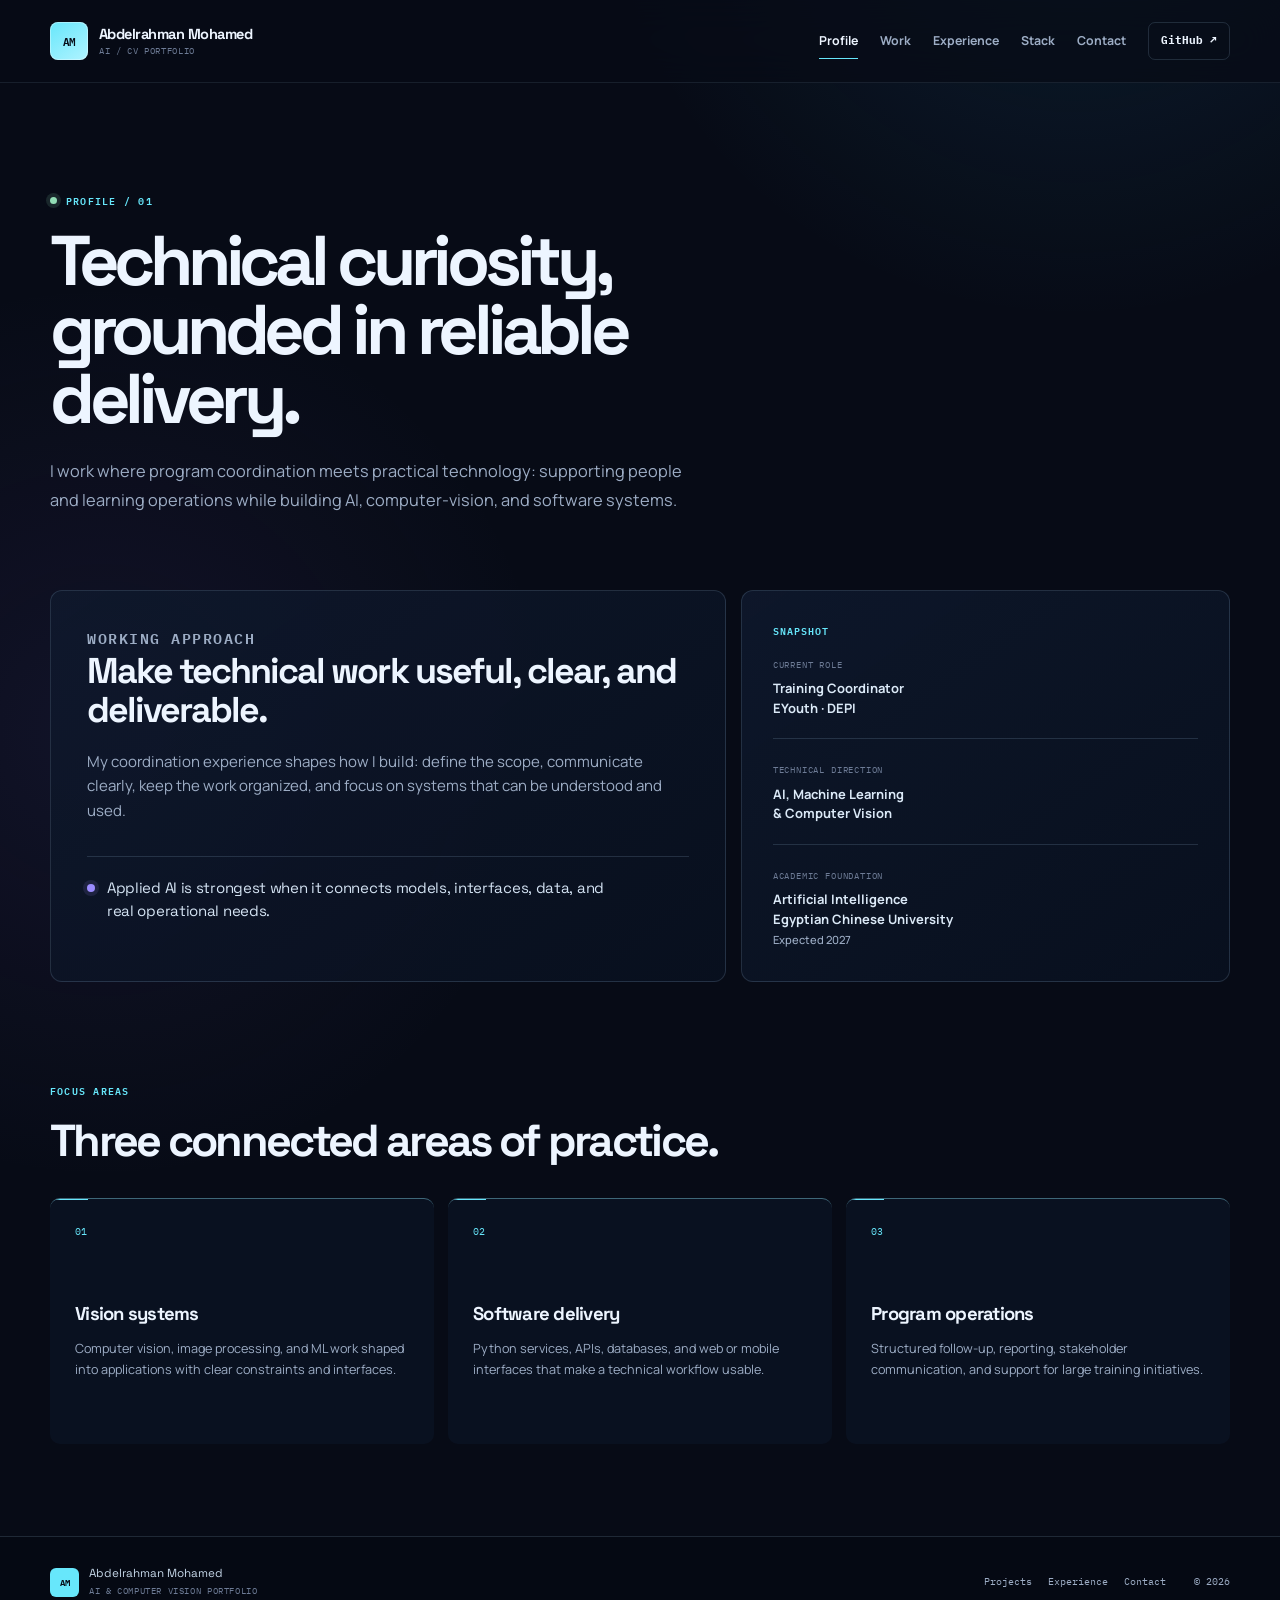
==== about.html @ dc0237c1 "Build multi-page AI computer vision portfolio" ====
<!doctype html>
<html lang="en">
<head>
  <meta charset="UTF-8" />
  <meta name="viewport" content="width=device-width, initial-scale=1" />
  <meta name="theme-color" content="#070b16" />
  <title>Profile | Abdelrahman Mohamed</title>
  <meta name="description" content="Profile, working style, and AI/Computer Vision focus of Abdelrahman Mohamed." />
  <link rel="canonical" href="https://abdelrahman-mohamed-ai.github.io/Portfolio-Abdelrahman-Mohamed-Saber/about.html" />
  <link rel="preconnect" href="https://fonts.googleapis.com" /><link rel="preconnect" href="https://fonts.gstatic.com" crossorigin />
  <link href="https://fonts.googleapis.com/css2?family=IBM+Plex+Mono:wght@400;500;600&family=Manrope:wght@400;500;600;700;800&family=Space+Grotesk:wght@400;500;600;700&display=swap" rel="stylesheet" />
  <link rel="stylesheet" href="styles.css" />
</head>
<body class="page page-profile">
  <a class="skip-link" href="#main-content">Skip to content</a>
  <header class="site-header"><nav class="nav container" aria-label="Primary navigation">
    <a class="brand" href="index.html" data-page-link aria-label="Abdelrahman Mohamed home"><span class="brand-sigil" aria-hidden="true">AM</span><span class="brand-copy"><strong>Abdelrahman Mohamed</strong><small>AI / CV portfolio</small></span></a>
    <button class="nav-toggle" id="nav-toggle" type="button" aria-label="Open navigation" aria-expanded="false" aria-controls="nav-links">Menu</button>
    <div class="nav-links" id="nav-links"><a href="about.html" data-page-link aria-current="page">Profile</a><a href="projects.html" data-page-link>Work</a><a href="experience.html" data-page-link>Experience</a><a href="skills.html" data-page-link>Stack</a><a href="contact.html" data-page-link>Contact</a><a class="nav-github" href="https://github.com/abdelrahman-mohamed-ai" target="_blank" rel="noreferrer">GitHub <span aria-hidden="true">&#8599;</span></a></div>
  </nav></header>
  <main id="main-content" class="page-content container">
    <section class="page-intro" data-reveal><p class="eyebrow"><span class="eyebrow-pulse" aria-hidden="true"></span> Profile / 01</p><h1>Technical curiosity, grounded in reliable delivery.</h1><p class="page-lede">I work where program coordination meets practical technology: supporting people and learning operations while building AI, computer-vision, and software systems.</p></section>
    <section class="profile-layout" aria-label="Profile overview">
      <article class="profile-statement panel" data-reveal><p class="panel-label">Working approach</p><h2>Make technical work useful, clear, and deliverable.</h2><p>My coordination experience shapes how I build: define the scope, communicate clearly, keep the work organized, and focus on systems that can be understood and used.</p><div class="quote-line"><span aria-hidden="true"></span><p>Applied AI is strongest when it connects models, interfaces, data, and real operational needs.</p></div></article>
      <aside class="profile-snapshot panel" data-reveal><p class="panel-label">Snapshot</p><dl class="snapshot-list"><div><dt>Current role</dt><dd>Training Coordinator<br>EYouth &middot; DEPI</dd></div><div><dt>Technical direction</dt><dd>AI, Machine Learning<br>&amp; Computer Vision</dd></div><div><dt>Academic foundation</dt><dd>Artificial Intelligence<br>Egyptian Chinese University<br><small>Expected 2027</small></dd></div></dl></aside>
    </section>
    <section class="section-block"><div class="section-heading" data-reveal><p class="eyebrow">Focus areas</p><h2>Three connected areas of practice.</h2></div><div class="focus-grid">
      <article class="focus-card" data-reveal><span>01</span><h3>Vision systems</h3><p>Computer vision, image processing, and ML work shaped into applications with clear constraints and interfaces.</p></article>
      <article class="focus-card" data-reveal><span>02</span><h3>Software delivery</h3><p>Python services, APIs, databases, and web or mobile interfaces that make a technical workflow usable.</p></article>
      <article class="focus-card" data-reveal><span>03</span><h3>Program operations</h3><p>Structured follow-up, reporting, stakeholder communication, and support for large training initiatives.</p></article>
    </div></section>
  </main>
  <footer class="site-footer"><div class="container footer-layout"><div><span class="footer-mark">AM</span><p>Abdelrahman Mohamed<br><small>AI &amp; Computer Vision Portfolio</small></p></div><div class="footer-links"><a href="projects.html" data-page-link>Projects</a><a href="experience.html" data-page-link>Experience</a><a href="contact.html" data-page-link>Contact</a></div><p class="footer-copy">&copy; <span id="year"></span></p></div></footer>
  <script src="script.js"></script>
</body>
</html>
---- styles.css ----
:root {
  --bg: #070b16;
  --bg-deep: #050812;
  --surface: #0d1425;
  --surface-raised: #111c31;
  --surface-soft: #0a1120;
  --line: rgba(170, 203, 235, 0.16);
  --line-strong: rgba(137, 221, 244, 0.42);
  --text: #edf5ff;
  --muted: #9dadc5;
  --quiet: #6d7b95;
  --cyan: #67e7fb;
  --cyan-strong: #21b6d1;
  --violet: #9b8cff;
  --mint: #91ddb5;
  --amber: #ffc977;
  --danger: #ef8794;
  --display: "Space Grotesk", "Manrope", sans-serif;
  --body: "Manrope", sans-serif;
  --mono: "IBM Plex Mono", monospace;
  --shadow: 0 26px 70px rgba(0, 0, 0, 0.34);
}

* { box-sizing: border-box; }
html { scroll-behavior: smooth; background: var(--bg-deep); }
body {
  min-width: 320px;
  margin: 0;
  color: var(--text);
  background:
    radial-gradient(circle at 84% -10%, rgba(37, 139, 188, 0.16), transparent 30rem),
    radial-gradient(circle at 8% 45%, rgba(107, 83, 189, 0.11), transparent 28rem),
    var(--bg);
  font-family: var(--body);
  line-height: 1.65;
  overflow-x: hidden;
}
body::before {
  position: fixed;
  z-index: -1;
  inset: 0;
  content: "";
  opacity: 0.34;
  background-image: linear-gradient(rgba(139, 216, 246, 0.035) 1px, transparent 1px), linear-gradient(90deg, rgba(139, 216, 246, 0.035) 1px, transparent 1px);
  background-size: 64px 64px;
  mask-image: linear-gradient(180deg, #000 0%, rgba(0,0,0,.45) 72%, transparent 100%);
  pointer-events: none;
}
body::after {
  position: fixed;
  z-index: 120;
  inset: 0;
  content: "";
  pointer-events: none;
  transform: translateX(-105%);
  background: linear-gradient(100deg, #07101e 0%, #0d3246 54%, #7ae8f6 100%);
}
body.page-ready::after { animation: arrival-wipe 560ms cubic-bezier(.16,1,.3,1) both; }
body.is-leaving::after { animation: fallback-wipe 480ms cubic-bezier(.7,0,.2,1) forwards; }
body.is-leaving .site-header, body.is-leaving main, body.is-leaving .site-footer { animation: fallback-content-out 330ms ease-in both; }

a { color: inherit; }
img { display: block; max-width: 100%; }
button { font: inherit; }
.container { width: min(1180px, calc(100% - 48px)); margin-inline: auto; }
.page-content { min-height: calc(100vh - 234px); padding-block: 102px 92px; }

.skip-link { position: fixed; z-index: 200; top: 12px; left: 12px; padding: 10px 14px; color: var(--bg); background: var(--cyan); border-radius: 7px; transform: translateY(-180%); transition: transform .2s ease; }
.skip-link:focus { transform: translateY(0); }

.site-header { position: sticky; z-index: 30; top: 0; border-bottom: 1px solid rgba(174, 211, 246, .1); background: rgba(7, 11, 22, .74); backdrop-filter: blur(18px); }
.nav { display: flex; align-items: center; justify-content: space-between; min-height: 82px; gap: 26px; }
.brand { display: inline-flex; align-items: center; gap: 11px; color: var(--text); text-decoration: none; white-space: nowrap; }
.brand-sigil { display: grid; width: 38px; height: 38px; place-items: center; color: var(--bg); background: linear-gradient(145deg, var(--cyan), #b0f3ff); border-radius: 8px; font-family: var(--mono); font-size: .71rem; font-weight: 600; letter-spacing: -.08em; box-shadow: 0 0 0 1px rgba(255,255,255,.36) inset; }
.brand-copy { display: grid; gap: 1px; line-height: 1.2; }
.brand-copy strong { font-family: var(--display); font-size: .91rem; letter-spacing: -.035em; }
.brand-copy small { color: var(--quiet); font-family: var(--mono); font-size: .58rem; letter-spacing: .07em; text-transform: uppercase; }
.nav-links { display: flex; align-items: center; gap: 22px; }
.nav-links > a { position: relative; color: var(--muted); font-size: .77rem; font-weight: 700; text-decoration: none; transition: color .2s ease; }
.nav-links > a:not(.nav-github)::after { position: absolute; right: 0; bottom: -8px; left: 0; height: 1px; content: ""; background: var(--cyan); transform: scaleX(0); transform-origin: left; transition: transform .2s ease; }
.nav-links > a:hover, .nav-links > a:focus-visible, .nav-links > a[aria-current="page"] { color: var(--text); }
.nav-links > a:hover::after, .nav-links > a:focus-visible::after, .nav-links > a[aria-current="page"]::after { transform: scaleX(1); }
.nav-github { padding: 9px 12px; color: var(--text) !important; border: 1px solid var(--line); border-radius: 7px; font-family: var(--mono); font-size: .67rem !important; }
.nav-github:hover, .nav-github:focus-visible { border-color: var(--cyan); color: var(--cyan) !important; }
.nav-toggle { display: none; color: var(--text); border: 1px solid var(--line); border-radius: 7px; background: transparent; padding: 8px 11px; font-size: .75rem; cursor: pointer; }

.vision-hero { display: grid; grid-template-columns: minmax(0, 1.06fr) minmax(350px, .76fr); align-items: center; gap: clamp(44px, 8vw, 118px); min-height: 742px; padding-block: 98px 82px; }
.hero-copy { max-width: 710px; }
.eyebrow { display: inline-flex; align-items: center; gap: 9px; margin: 0 0 18px; color: var(--cyan); font-family: var(--mono); font-size: .65rem; font-weight: 600; letter-spacing: .12em; text-transform: uppercase; }
.eyebrow-pulse { width: 7px; height: 7px; border-radius: 50%; background: var(--mint); box-shadow: 0 0 0 4px rgba(145,221,181,.13); animation: indicator-pulse 2.1s ease-out infinite; }
.hero-title { display: grid; max-width: 780px; margin: 0 0 26px; color: var(--text); font-family: var(--display); font-size: clamp(3.1rem, 5.6vw, 5.65rem); font-weight: 600; line-height: .99; letter-spacing: -.075em; }
.hero-title span:last-child { color: #bdd1e7; }
.hero-lede, .page-lede, .case-lede { max-width: 650px; margin: 0; color: var(--muted); font-size: 1.02rem; line-height: 1.76; }
.hero-actions { display: flex; flex-wrap: wrap; gap: 11px; margin-top: 32px; }
.button { display: inline-flex; align-items: center; justify-content: center; gap: 9px; min-height: 47px; padding: 11px 15px; border: 1px solid transparent; border-radius: 8px; font-size: .8rem; font-weight: 800; text-decoration: none; transition: transform .25s ease, background .25s ease, border-color .25s ease, color .25s ease; }
.button:hover, .button:focus-visible { transform: translateY(-2px); }
.button-primary { color: #06111b; background: linear-gradient(135deg, var(--cyan), #abeffc); box-shadow: 0 10px 30px rgba(74, 220, 245, .14); }
.button-primary:hover, .button-primary:focus-visible { background: #c9f6ff; }
.button-ghost { color: var(--text); border-color: var(--line-strong); background: rgba(12, 21, 39, .42); }
.button-ghost:hover, .button-ghost:focus-visible { border-color: var(--cyan); color: var(--cyan); }
.hero-signal { display: grid; grid-template-columns: auto 1fr auto; align-items: center; gap: 11px; max-width: 440px; margin-top: 34px; padding: 12px 14px; border: 1px solid var(--line); border-radius: 9px; background: linear-gradient(100deg, rgba(103,231,251,.075), rgba(155,140,255,.045)); }
.signal-dot { width: 8px; height: 8px; border-radius: 50%; background: var(--mint); box-shadow: 0 0 0 4px rgba(145,221,181,.13); }
.hero-signal small { display: block; color: var(--quiet); font-family: var(--mono); font-size: .57rem; letter-spacing: .08em; text-transform: uppercase; }
.hero-signal strong { display: block; color: var(--text); font-family: var(--display); font-size: .84rem; letter-spacing: -.02em; }
.signal-arrow { color: var(--cyan); font-family: var(--mono); }
.hero-facts { display: grid; grid-template-columns: repeat(3, minmax(0, 1fr)); gap: 17px; margin: 38px 0 0; padding: 18px 0 0; border-top: 1px solid var(--line); }
.hero-facts dt { margin-bottom: 5px; color: var(--quiet); font-family: var(--mono); font-size: .57rem; letter-spacing: .09em; text-transform: uppercase; }
.hero-facts dd { margin: 0; color: #dbe8f8; font-size: .73rem; font-weight: 700; line-height: 1.45; }

.vision-shell { position: relative; width: min(100%, 405px); margin: 0; justify-self: end; overflow: hidden; border: 1px solid rgba(130,225,246,.34); border-radius: 18px; background: #0c1728; box-shadow: var(--shadow), 0 0 0 7px rgba(93,206,234,.035); transform: perspective(900px) rotateY(calc(var(--pointer-x, 0) * 2deg)) rotateX(calc(var(--pointer-y, 0) * -2deg)); transition: transform .18s ease-out; }
.vision-shell::before { position: absolute; z-index: 2; top: 46px; right: 0; left: 0; height: 1px; content: ""; background: rgba(130,225,246,.22); }
.vision-topbar, .vision-shell figcaption { position: relative; z-index: 3; display: flex; align-items: center; justify-content: space-between; padding: 13px 15px; color: #a9c5dc; font-family: var(--mono); font-size: .58rem; letter-spacing: .07em; }
.vision-topbar { background: rgba(8,16,30,.88); }
.live-indicator { color: var(--mint); }
.vision-image { position: relative; overflow: hidden; aspect-ratio: .83; background: #152238; }
.vision-image > img { width: 100%; height: 100%; object-fit: cover; object-position: 54% 23%; transform: scale(1.035) translate(calc(var(--pointer-x, 0) * -5px), calc(var(--pointer-y, 0) * -5px)); transition: transform .28s ease-out; filter: saturate(.86) contrast(1.03); }
.vision-image::after { position: absolute; z-index: 1; inset: 0; content: ""; background: linear-gradient(180deg, rgba(5,12,24,.08) 0%, rgba(5,12,24,.03) 55%, rgba(5,12,24,.48) 100%); pointer-events: none; }
.vision-grid { position: absolute; z-index: 2; inset: 0; opacity: .42; background-image: linear-gradient(rgba(109,231,251,.14) 1px, transparent 1px), linear-gradient(90deg, rgba(109,231,251,.14) 1px, transparent 1px); background-size: 46px 46px; mask-image: linear-gradient(180deg, #000, transparent 78%); }
.vision-corner { position: absolute; z-index: 3; width: 35px; height: 35px; border-color: var(--cyan); border-style: solid; opacity: .88; }
.corner-tl { top: 18px; left: 18px; border-width: 1px 0 0 1px; }.corner-tr { top: 18px; right: 18px; border-width: 1px 1px 0 0; }.corner-bl { bottom: 18px; left: 18px; border-width: 0 0 1px 1px; }.corner-br { right: 18px; bottom: 18px; border-width: 0 1px 1px 0; }
.focus-box { position: absolute; z-index: 3; top: 20%; right: 18%; width: 44%; height: 33%; border: 1px solid rgba(103,231,251,.82); box-shadow: 0 0 0 1px rgba(103,231,251,.13), 0 0 24px rgba(103,231,251,.12); animation: focus-box 4.5s ease-in-out infinite; }
.focus-label { position: absolute; z-index: 3; top: calc(20% - 20px); right: 18%; padding: 4px 6px; color: #07111c; background: var(--cyan); font-family: var(--mono); font-size: .5rem; font-weight: 600; letter-spacing: .06em; }
.scan-line { position: absolute; z-index: 4; top: -15%; right: 0; left: 0; height: 18%; opacity: .72; background: linear-gradient(180deg, transparent 0%, rgba(103,231,251,.1) 48%, rgba(103,231,251,.78) 50%, rgba(103,231,251,.08) 53%, transparent 100%); animation: camera-scan 4.3s linear infinite; }
.vision-node { position: absolute; z-index: 4; width: 7px; height: 7px; border-radius: 50%; background: var(--violet); box-shadow: 0 0 0 4px rgba(155,140,255,.14), 0 0 16px rgba(155,140,255,.84); animation: node-blink 2.4s ease-in-out infinite; }.node-one { top: 26%; left: 22%; }.node-two { top: 65%; right: 23%; animation-delay: .7s; }.node-three { bottom: 21%; left: 32%; animation-delay: 1.25s; }
.vision-shell figcaption { background: #091221; }
.vision-shell figcaption span:first-child { color: var(--quiet); }.vision-shell figcaption span:last-child { color: #d6e6f5; font-family: var(--body); font-size: .68rem; font-weight: 700; letter-spacing: 0; }

.route-section { padding: 80px 0 118px; }
.section-heading { max-width: 710px; margin-bottom: 34px; }
.section-heading h2 { margin: 0; font-family: var(--display); font-size: clamp(2rem, 3.5vw, 3.5rem); line-height: 1.05; letter-spacing: -.06em; }
.route-grid { display: grid; grid-template-columns: 1.26fr 1fr 1fr; gap: 14px; }
.route-card { position: relative; display: grid; min-height: 292px; padding: 24px; overflow: hidden; color: var(--text); border: 1px solid var(--line); border-radius: 13px; background: linear-gradient(145deg, rgba(16,29,51,.91), rgba(9,16,31,.94)); text-decoration: none; transition: transform .28s ease, border-color .28s ease, background .28s ease; }
.route-card::after { position: absolute; right: -30%; bottom: -40%; width: 190px; height: 190px; content: ""; border: 1px solid rgba(112,220,243,.18); border-radius: 50%; transition: transform .5s ease; }
.route-card:hover, .route-card:focus-visible { border-color: rgba(103,231,251,.58); transform: translateY(-5px); background: linear-gradient(145deg, rgba(18,44,70,.96), rgba(10,18,35,.98)); }
.route-card:hover::after, .route-card:focus-visible::after { transform: scale(1.25); }
.route-card-feature { border-color: rgba(103,231,251,.38); background: linear-gradient(135deg, rgba(14,63,87,.76), rgba(11,20,39,.96) 63%); }
.route-index, .route-kicker { position: relative; z-index: 1; font-family: var(--mono); letter-spacing: .09em; text-transform: uppercase; }.route-index { color: var(--cyan); font-size: .63rem; }.route-kicker { margin: 0 0 12px; color: var(--cyan); font-size: .59rem; }
.route-card > div { position: relative; z-index: 1; align-self: end; }.route-card h3 { max-width: 300px; margin: 0 0 12px; font-family: var(--display); font-size: 1.4rem; line-height: 1.16; letter-spacing: -.05em; }.route-card p:not(.route-kicker) { max-width: 340px; margin: 0; color: var(--muted); font-size: .79rem; }.route-arrow { position: absolute; z-index: 1; right: 24px; bottom: 22px; color: var(--cyan); font-family: var(--mono); font-size: 1.1rem; transition: transform .22s ease; }.route-card:hover .route-arrow { transform: translateX(6px); }

.page-intro { max-width: 820px; margin-bottom: 76px; }.page-intro h1, .case-hero h1 { max-width: 820px; margin: 0 0 23px; font-family: var(--display); font-size: clamp(3rem, 5.5vw, 5.35rem); line-height: .98; letter-spacing: -.075em; }.page-intro-split { display: grid; grid-template-columns: minmax(0, 1.15fr) minmax(260px, .63fr); align-items: end; gap: 45px; max-width: none; }.page-intro-split .page-lede { margin-bottom: 5px; }
.panel { border: 1px solid var(--line); border-radius: 12px; background: linear-gradient(145deg, rgba(15,25,45,.86), rgba(9,16,31,.9)); }.panel-label { margin: 0 0 19px; color: var(--cyan); font-family: var(--mono); font-size: .61rem; font-weight: 600; letter-spacing: .1em; text-transform: uppercase; }
.profile-layout { display: grid; grid-template-columns: 1.16fr .84fr; gap: 15px; }.profile-statement { padding: 36px; }.profile-statement h2 { max-width: 600px; margin: 0 0 20px; font-family: var(--display); font-size: clamp(1.75rem, 2.8vw, 2.7rem); line-height: 1.08; letter-spacing: -.055em; }.profile-statement > p { max-width: 650px; margin: 0; color: var(--muted); font-size: .94rem; }.quote-line { display: flex; align-items: flex-start; gap: 12px; margin-top: 32px; padding-top: 20px; border-top: 1px solid var(--line); }.quote-line span { flex: 0 0 auto; width: 8px; height: 8px; margin-top: 7px; border-radius: 50%; background: var(--violet); box-shadow: 0 0 0 4px rgba(155,140,255,.12); }.quote-line p { max-width: 500px; margin: 0; color: #d4e3f3; font-family: var(--display); font-size: .94rem; line-height: 1.5; letter-spacing: -.02em; }.profile-snapshot { padding: 31px; }.snapshot-list { display: grid; gap: 24px; margin: 0; }.snapshot-list div { padding-bottom: 20px; border-bottom: 1px solid var(--line); }.snapshot-list div:last-child { padding-bottom: 0; border-bottom: 0; }.snapshot-list dt { margin-bottom: 6px; color: var(--quiet); font-family: var(--mono); font-size: .57rem; letter-spacing: .09em; text-transform: uppercase; }.snapshot-list dd { margin: 0; color: #dbe9f7; font-size: .81rem; font-weight: 700; line-height: 1.54; }.snapshot-list small { color: var(--muted); font-size: .7rem; font-weight: 500; }
.section-block { margin-top: 94px; }.focus-grid { display: grid; grid-template-columns: repeat(3, minmax(0, 1fr)); gap: 14px; }.focus-card { position: relative; min-height: 246px; padding: 25px; overflow: hidden; border-top: 1px solid var(--line-strong); border-radius: 10px; background: rgba(12,21,39,.62); }.focus-card::before { position: absolute; top: 0; left: 0; width: 38px; height: 1px; content: ""; background: var(--cyan); }.focus-card > span { display: block; margin-bottom: 58px; color: var(--cyan); font-family: var(--mono); font-size: .62rem; }.focus-card h3 { margin: 0 0 10px; font-family: var(--display); font-size: 1.16rem; letter-spacing: -.04em; }.focus-card p { margin: 0; color: var(--muted); font-size: .79rem; }

.experience-timeline { border-top: 1px solid var(--line); }.experience-record { position: relative; display: grid; grid-template-columns: 195px minmax(0,1fr) auto; gap: 36px; padding: 35px 0; border-bottom: 1px solid var(--line); }.experience-record::before { position: absolute; top: -1px; left: 0; width: 40px; height: 1px; content: ""; background: transparent; transition: background .25s ease, width .25s ease; }.experience-record:hover::before { width: 100px; background: var(--cyan); }.record-meta { display: grid; align-content: start; gap: 10px; }.record-number { color: var(--cyan); font-family: var(--mono); font-size: .62rem; }.record-period { color: var(--muted); font-family: var(--mono); font-size: .66rem; line-height: 1.5; }.record-company { margin: 0 0 8px; color: var(--cyan); font-family: var(--mono); font-size: .62rem; font-weight: 600; letter-spacing: .1em; text-transform: uppercase; }.record-main h2 { margin: 0 0 6px; font-family: var(--display); font-size: 1.42rem; letter-spacing: -.05em; }.record-main h3 { margin: 0 0 13px; color: #c8d8ea; font-size: .89rem; font-weight: 700; }.record-main > p { max-width: 730px; margin: 0; color: var(--muted); font-size: .85rem; }.record-tags { display: flex; flex-wrap: wrap; gap: 7px; margin: 19px 0 0; padding: 0; list-style: none; }.record-tags li { padding: 5px 7px; color: #bacce0; border: 1px solid var(--line); border-radius: 5px; font-size: .65rem; font-weight: 700; }.record-current { background: linear-gradient(90deg, rgba(50,176,201,.08), transparent 70%); }.record-status { align-self: start; padding: 5px 8px; color: var(--mint); border: 1px solid rgba(145,221,181,.42); border-radius: 999px; font-family: var(--mono); font-size: .56rem; letter-spacing: .06em; text-transform: uppercase; }

.stack-board { display: grid; gap: 14px; }.stack-module { display: grid; grid-template-columns: 180px minmax(230px,.7fr) minmax(0,1.15fr); gap: 35px; align-items: start; padding: 31px; border: 1px solid var(--line); border-radius: 12px; background: rgba(11,19,36,.7); transition: border-color .25s ease, transform .25s ease; }.stack-module:hover { border-color: var(--line-strong); transform: translateY(-3px); }.stack-module-primary { border-color: rgba(103,231,251,.35); background: linear-gradient(100deg, rgba(14,67,88,.32), rgba(11,19,36,.76)); }.module-header { display: grid; gap: 10px; }.module-index { color: var(--cyan); font-family: var(--mono); font-size: .62rem; }.module-header p { margin: 0; color: var(--muted); font-family: var(--mono); font-size: .6rem; letter-spacing: .07em; text-transform: uppercase; }.stack-module h2 { margin: 0; font-family: var(--display); font-size: 1.25rem; line-height: 1.2; letter-spacing: -.045em; }.chip-list { display: flex; flex-wrap: wrap; gap: 8px; margin: 0; padding: 0; list-style: none; }.chip-list li { padding: 7px 9px; color: #c9d9e8; border: 1px solid var(--line); border-radius: 6px; background: rgba(255,255,255,.025); font-size: .7rem; font-weight: 700; }.stack-note { display: grid; grid-template-columns: 180px 1fr; gap: 35px; margin-top: 14px; padding: 30px; }.stack-note .panel-label { margin: 0; }.stack-note p:last-child { max-width: 760px; margin: 0; color: var(--muted); font-family: var(--display); font-size: 1.03rem; line-height: 1.55; letter-spacing: -.02em; }

.contact-intro { margin-bottom: 54px; }.contact-grid { display: grid; grid-template-columns: repeat(2, minmax(0,1fr)); gap: 14px; }.contact-card { position: relative; display: grid; gap: 14px; min-height: 170px; padding: 25px; overflow: hidden; color: var(--text); border: 1px solid var(--line); border-radius: 12px; background: rgba(12,21,39,.68); text-decoration: none; transition: border-color .25s ease, background .25s ease, transform .25s ease; }.contact-card:hover, .contact-card:focus-visible { border-color: var(--cyan); background: rgba(18,47,67,.75); transform: translateY(-3px); }.contact-card-feature { grid-column: span 2; min-height: 197px; border-color: rgba(103,231,251,.4); background: linear-gradient(110deg, rgba(13,68,91,.62), rgba(11,20,39,.9)); }.contact-label { color: var(--cyan); font-family: var(--mono); font-size: .62rem; letter-spacing: .1em; text-transform: uppercase; }.contact-card strong { align-self: end; max-width: 95%; font-family: var(--display); font-size: clamp(1rem, 2.2vw, 1.55rem); letter-spacing: -.05em; overflow-wrap: anywhere; }.contact-arrow { position: absolute; right: 24px; bottom: 23px; color: var(--cyan); font-family: var(--mono); font-size: 1.05rem; transition: transform .2s ease; }.contact-card:hover .contact-arrow { transform: translate(4px,-4px); }.availability-strip { display: flex; align-items: center; gap: 11px; margin-top: 14px; padding: 17px 20px; border: 1px solid var(--line); border-radius: 9px; background: rgba(145,221,181,.04); }.availability-strip p { margin: 0; color: #c7d8e9; font-size: .78rem; }.availability-strip p span { color: var(--cyan); margin-inline: 8px; }

.project-library { display: grid; gap: 14px; }.project-library-grid { display: grid; grid-template-columns: repeat(2, minmax(0,1fr)); gap: 14px; }.project-entry { position: relative; display: grid; color: var(--text); overflow: hidden; border: 1px solid var(--line); border-radius: 13px; background: rgba(11,19,36,.77); text-decoration: none; transition: transform .3s ease, border-color .3s ease, box-shadow .3s ease; }.project-entry:hover, .project-entry:focus-visible { border-color: rgba(103,231,251,.6); box-shadow: 0 18px 50px rgba(0,0,0,.25); transform: translateY(-4px); }.project-entry-feature { grid-template-columns: .76fr 1.24fr; min-height: 370px; border-color: rgba(103,231,251,.37); background: linear-gradient(135deg, rgba(13,61,84,.34), rgba(11,19,36,.86)); }.project-entry-visual { position: relative; min-height: 230px; overflow: hidden; border-bottom: 1px solid var(--line); background: #0a1324; }.project-entry-feature .project-entry-visual { min-height: 100%; border-right: 1px solid var(--line); border-bottom: 0; }.project-entry-body { display: flex; flex-direction: column; padding: 28px; }.project-meta { display: flex; flex-wrap: wrap; align-items: center; justify-content: space-between; gap: 10px; margin-bottom: 42px; color: var(--muted); font-family: var(--mono); font-size: .6rem; letter-spacing: .07em; text-transform: uppercase; }.project-entry-body h2 { margin: 0 0 13px; font-family: var(--display); font-size: clamp(1.35rem, 2.4vw, 2.1rem); letter-spacing: -.055em; }.project-entry-body > p { max-width: 620px; margin: 0; color: var(--muted); font-size: .83rem; }.project-stack { display: flex; flex-wrap: wrap; gap: 7px; margin: auto 0 21px; padding: 27px 0 0; list-style: none; }.project-stack li { padding: 5px 7px; color: #c7d9eb; border: 1px solid var(--line); border-radius: 5px; font-size: .64rem; font-weight: 700; }.project-cta { color: var(--cyan); font-family: var(--mono); font-size: .68rem; font-weight: 600; letter-spacing: .04em; }.project-cta span { display: inline-block; transition: transform .2s ease; }.project-entry:hover .project-cta span { transform: translateX(5px); }
.status { display: inline-flex; padding: 5px 7px; border: 1px solid currentColor; border-radius: 999px; font-family: var(--mono); font-size: .54rem; letter-spacing: .02em; text-transform: none; }.status-progress { color: var(--amber); background: rgba(255,201,119,.06); }.status-public { color: var(--mint); background: rgba(145,221,181,.06); }
.visionguard-visual { display: grid; place-items: center; }.visual-grid { position: absolute; inset: 0; opacity: .48; background-image: linear-gradient(rgba(103,231,251,.12) 1px, transparent 1px), linear-gradient(90deg, rgba(103,231,251,.12) 1px, transparent 1px); background-size: 29px 29px; }.visionguard-visual > span:last-child { position: relative; z-index: 2; color: var(--cyan); font-family: var(--mono); font-size: .64rem; letter-spacing: .13em; }.visual-box { position: absolute; z-index: 1; border: 1px solid var(--cyan); box-shadow: 0 0 20px rgba(103,231,251,.12); }.visual-box-one { top: 24%; left: 18%; width: 48%; height: 48%; }.visual-box-two { right: 16%; bottom: 19%; width: 25%; height: 28%; border-color: var(--violet); }.visual-scan { position: absolute; z-index: 2; top: -25%; right: 0; left: 0; height: 34%; background: linear-gradient(180deg, transparent, rgba(103,231,251,.08) 46%, rgba(103,231,251,.58) 49%, transparent 53%); animation: camera-scan 4s linear infinite; }
.image-visual { background: radial-gradient(circle at 66% 30%, rgba(155,140,255,.25), transparent 31%), #0b1527; }.image-visual::before { position: absolute; inset: 18%; content: ""; border: 1px solid rgba(103,231,251,.4); transform: rotate(17deg); }.image-visual span, .image-visual i, .image-visual b { position: absolute; display: block; border-radius: 50%; filter: blur(1px); }.image-visual span { top: 28%; left: 28%; width: 74px; height: 74px; background: var(--cyan); box-shadow: 0 0 50px rgba(103,231,251,.55); }.image-visual i { right: 24%; bottom: 23%; width: 92px; height: 92px; background: var(--violet); box-shadow: 0 0 55px rgba(155,140,255,.45); }.image-visual b { top: 52%; left: 51%; width: 38px; height: 38px; background: var(--mint); }.image-visual em, .inventory-visual em { position: absolute; right: 17px; bottom: 15px; color: var(--text); font-family: var(--mono); font-size: .57rem; font-style: normal; letter-spacing: .1em; }.inventory-visual { background: linear-gradient(145deg, #0e172a, #0a1020); }.inventory-visual::before { position: absolute; inset: 0; content: ""; opacity: .5; background-image: radial-gradient(circle, rgba(103,231,251,.45) 1px, transparent 1.4px); background-size: 22px 22px; }.inventory-node { position: absolute; z-index: 1; width: 19px; height: 19px; border: 1px solid var(--cyan); border-radius: 50%; background: #0c1b31; box-shadow: 0 0 15px rgba(103,231,251,.34); }.node-a { top: 29%; left: 23%; }.node-b { top: 43%; right: 24%; }.node-c { bottom: 24%; left: 47%; }.inventory-visual i { position: absolute; z-index: 1; top: 39%; left: 29%; width: 44%; height: 1px; background: linear-gradient(90deg, var(--cyan), var(--violet)); transform: rotate(10deg); transform-origin: left; }.inventory-visual em { z-index: 2; }

.case-hero { margin-bottom: 90px; }.back-link { display: inline-flex; gap: 9px; margin-bottom: 37px; color: var(--muted); font-family: var(--mono); font-size: .66rem; text-decoration: none; }.back-link:hover, .back-link:focus-visible { color: var(--cyan); }.case-hero-layout { display: grid; grid-template-columns: minmax(0,1fr) 220px; align-items: end; gap: 45px; }.case-hero h1 { font-size: clamp(3.3rem, 6.2vw, 6.1rem); }.case-badges { display: flex; flex-wrap: wrap; gap: 9px; margin-top: 26px; }.case-state, .case-source { display: inline-flex; align-items: center; padding: 6px 8px; color: var(--muted); border: 1px solid var(--line); border-radius: 999px; font-family: var(--mono); font-size: .57rem; text-decoration: none; }.case-source { color: var(--cyan); border-color: rgba(103,231,251,.32); }.case-source:hover, .case-source:focus-visible { border-color: var(--cyan); }.case-id-card { padding: 21px; border: 1px solid var(--line-strong); border-radius: 10px; background: linear-gradient(145deg, rgba(103,231,251,.1), rgba(13,20,39,.72)); }.case-id-card span, .case-id-card small { display: block; color: var(--quiet); font-family: var(--mono); font-size: .57rem; letter-spacing: .08em; }.case-id-card strong { display: block; margin: 8px 0; color: var(--cyan); font-family: var(--display); font-size: 1.18rem; letter-spacing: -.05em; }.case-id-card small { line-height: 1.55; }
.architecture-section { margin-bottom: 79px; }.architecture-diagram { padding: 18px; overflow-x: auto; border: 1px solid var(--line); border-radius: 13px; background: linear-gradient(135deg, rgba(10,22,41,.88), rgba(12,17,33,.82)); }.architecture-diagram svg { display: block; min-width: 830px; width: 100%; }.architecture-wire { fill: none; stroke: url(#wire); stroke-width: 2; stroke-dasharray: 7 6; animation: wire-flow 3.6s linear infinite; }.architecture-arrow { fill: none; stroke: var(--cyan); stroke-width: 2; }.architecture-node rect { fill: rgba(12,27,47,.92); stroke: rgba(103,231,251,.45); stroke-width: 1; }.architecture-node text { fill: #e7f5ff; font-family: var(--mono); font-size: 13px; font-weight: 600; letter-spacing: .8px; }.architecture-node .architecture-sub { fill: #99afc4; font-size: 10px; font-weight: 400; letter-spacing: .2px; }
.case-content-grid { display: grid; grid-template-columns: 1.15fr 1fr 1fr; gap: 14px; }.case-panel { min-height: 247px; padding: 27px; border: 1px solid var(--line); border-radius: 11px; background: rgba(12,20,37,.72); }.case-panel p:not(.panel-label) { margin: 0; color: var(--muted); font-size: .83rem; }.case-panel-note { background: linear-gradient(145deg, rgba(73,64,128,.2), rgba(12,20,37,.75)); }.detail-list { display: grid; gap: 12px; margin: 0; padding: 0; list-style: none; }.detail-list li { position: relative; padding-left: 17px; color: #cfdeee; font-size: .8rem; }.detail-list li::before { position: absolute; top: .63em; left: 0; width: 6px; height: 6px; content: ""; border-radius: 50%; background: var(--cyan); box-shadow: 0 0 0 3px rgba(103,231,251,.1); }.case-nav { display: flex; justify-content: space-between; gap: 24px; margin-top: 70px; padding-top: 20px; border-top: 1px solid var(--line); }.case-nav a { color: var(--muted); font-family: var(--mono); font-size: .65rem; text-decoration: none; }.case-nav a:first-child { color: var(--cyan); }.case-nav a:hover, .case-nav a:focus-visible { color: var(--text); }
.method-section { display: grid; grid-template-columns: .94fr 1.06fr; align-items: center; gap: 68px; margin-bottom: 70px; }.method-section-reverse { grid-template-columns: 1.06fr .94fr; }.method-visual { position: relative; min-height: 330px; overflow: hidden; border: 1px solid var(--line); border-radius: 13px; background: #0b1527; }.method-label { position: absolute; z-index: 2; top: 18px; left: 18px; color: var(--cyan); font-family: var(--mono); font-size: .57rem; letter-spacing: .1em; }.method-copy h2 { max-width: 540px; margin: 0 0 19px; font-family: var(--display); font-size: clamp(1.9rem, 3.4vw, 3.1rem); line-height: 1.05; letter-spacing: -.06em; }.method-copy > p:not(.eyebrow) { margin: 0 0 21px; color: var(--muted); font-size: .9rem; }.method-copy .detail-list { max-width: 500px; padding-top: 21px; border-top: 1px solid var(--line); }.image-method-visual { background: radial-gradient(circle at 30% 65%, rgba(103,231,251,.18), transparent 26%), radial-gradient(circle at 70% 30%, rgba(155,140,255,.22), transparent 32%), #0b1426; }.image-method-visual::before { position: absolute; inset: 15%; content: ""; border: 1px solid rgba(103,231,251,.3); transform: rotate(45deg); }.image-method-visual i, .image-method-visual b, .image-method-visual em, .image-method-visual strong { position: absolute; z-index: 1; display: block; border-radius: 50%; }.image-method-visual i { top: 26%; left: 30%; width: 105px; height: 105px; background: rgba(103,231,251,.65); filter: blur(5px); animation: soft-float 5.5s ease-in-out infinite; }.image-method-visual b { right: 22%; bottom: 20%; width: 135px; height: 135px; background: rgba(155,140,255,.55); filter: blur(9px); animation: soft-float 6.3s ease-in-out infinite reverse; }.image-method-visual em { top: 55%; left: 50%; width: 46px; height: 46px; background: rgba(145,221,181,.8); box-shadow: 0 0 40px rgba(145,221,181,.48); }.image-method-visual strong { top: 38%; right: 32%; width: 16px; height: 16px; background: var(--amber); box-shadow: 0 0 0 7px rgba(255,201,119,.12); }.inventory-method-visual { background: radial-gradient(circle at 50% 55%, rgba(103,231,251,.1), transparent 34%), #0b1426; }.method-wire { position: absolute; z-index: 1; display: block; height: 1px; background: linear-gradient(90deg, transparent, var(--cyan), var(--violet), transparent); transform-origin: left; }.wire-one { top: 35%; left: 20%; width: 57%; transform: rotate(22deg); }.wire-two { top: 59%; left: 17%; width: 63%; transform: rotate(-17deg); }.wire-three { top: 48%; left: 35%; width: 37%; transform: rotate(87deg); }.method-node { position: absolute; z-index: 2; display: block; width: 27px; height: 27px; border: 1px solid var(--cyan); border-radius: 50%; background: #10233a; box-shadow: 0 0 0 7px rgba(103,231,251,.06), 0 0 22px rgba(103,231,251,.22); }.method-node-one { top: 25%; left: 18%; }.method-node-two { top: 39%; right: 21%; border-color: var(--violet); }.method-node-three { bottom: 23%; left: 29%; border-color: var(--mint); }.method-node-four { right: 37%; bottom: 21%; border-color: var(--amber); }

.site-footer { border-top: 1px solid var(--line); background: rgba(5,8,18,.58); }.footer-layout { display: grid; grid-template-columns: 1fr auto auto; gap: 28px; align-items: center; padding-block: 28px; }.footer-layout > div:first-child { display: flex; align-items: center; gap: 10px; }.footer-mark { display: grid; width: 29px; height: 29px; place-items: center; color: var(--bg); border-radius: 6px; background: var(--cyan); font-family: var(--mono); font-size: .55rem; font-weight: 600; }.footer-layout p { margin: 0; color: #c6d8e9; font-family: var(--display); font-size: .73rem; line-height: 1.45; }.footer-layout small { color: var(--quiet); font-family: var(--mono); font-size: .55rem; letter-spacing: .07em; text-transform: uppercase; }.footer-links { display: flex; gap: 16px; }.footer-links a, .footer-copy { color: var(--muted) !important; font-family: var(--mono) !important; font-size: .61rem !important; text-decoration: none; }.footer-links a:hover, .footer-links a:focus-visible { color: var(--cyan) !important; }

.has-js [data-reveal] { opacity: 0; transform: translateY(14px); transition: opacity .5s ease, transform .5s cubic-bezier(.16,1,.3,1); }.has-js [data-reveal].is-visible { opacity: 1; transform: translateY(0); }.page-ready .hero-title span { animation: title-line-in .66s cubic-bezier(.16,1,.3,1) both; }.page-ready .hero-title span:nth-child(2) { animation-delay: .08s; }.page-ready .hero-title span:nth-child(3) { animation-delay: .16s; }
:focus-visible { outline: 3px solid var(--cyan); outline-offset: 4px; }

@keyframes fallback-wipe { 0% { transform: translateX(-105%); } 100% { transform: translateX(0); } }
@keyframes arrival-wipe { 0% { transform: translateX(0); } 100% { transform: translateX(105%); } }
@keyframes fallback-content-out { to { opacity: 0; filter: blur(4px); transform: translateX(-12px); } }
@keyframes indicator-pulse { 0%, 100% { box-shadow: 0 0 0 4px rgba(145,221,181,.13); } 50% { box-shadow: 0 0 0 8px rgba(145,221,181,0); } }
@keyframes camera-scan { from { transform: translateY(-10%); } to { transform: translateY(670%); } }
@keyframes focus-box { 0%,100% { transform: translate(0,0); opacity: .9; } 50% { transform: translate(5px,-3px); opacity: .65; } }
@keyframes node-blink { 0%,100% { opacity: .45; transform: scale(.82); } 50% { opacity: 1; transform: scale(1); } }
@keyframes wire-flow { to { stroke-dashoffset: -52; } }
@keyframes soft-float { 0%,100% { transform: translate(0,0); } 50% { transform: translate(11px,-14px); } }
@keyframes title-line-in { from { opacity: 0; transform: translateY(28px); filter: blur(6px); } to { opacity: 1; transform: translateY(0); filter: blur(0); } }

@media (max-width: 1100px) {
  .nav-toggle { display: inline-flex; }.nav-links { position: absolute; top: calc(100% + 1px); right: 0; left: 0; display: none; flex-direction: column; align-items: stretch; gap: 0; padding: 13px 24px 19px; border-bottom: 1px solid var(--line); background: rgba(7,11,22,.98); box-shadow: 0 18px 42px rgba(0,0,0,.35); }.nav-links.open { display: flex; }.nav-links > a { padding: 11px 0; }.nav-links > a::after { display: none; }.nav-github { margin-top: 8px; padding: 10px 12px !important; text-align: center; }
  .vision-hero { grid-template-columns: minmax(0,1fr) 350px; gap: 48px; }.hero-title { font-size: clamp(3rem, 5.2vw, 4.85rem); }.route-grid { grid-template-columns: 1.1fr 1fr; }.route-card-feature { grid-column: span 2; }.focus-grid { grid-template-columns: 1fr 1fr; }.focus-card:last-child { grid-column: span 2; }.stack-module { grid-template-columns: 150px 1fr; }.chip-list { grid-column: 2; }.case-content-grid { grid-template-columns: 1fr 1fr; }.case-panel:first-child { grid-column: span 2; }
}
@media (max-width: 880px) {
  .vision-hero { grid-template-columns: 1fr; min-height: auto; padding-block: 76px; }.vision-shell { justify-self: start; }.page-intro-split { grid-template-columns: 1fr; gap: 18px; }.profile-layout { grid-template-columns: 1fr; }.method-section, .method-section-reverse { grid-template-columns: 1fr; gap: 34px; }.project-entry-feature { grid-template-columns: 1fr; }.project-entry-feature .project-entry-visual { min-height: 260px; border-right: 0; border-bottom: 1px solid var(--line); }.case-hero-layout { grid-template-columns: 1fr; gap: 29px; }.case-id-card { width: min(100%, 260px); }.experience-record { grid-template-columns: 150px 1fr; }.record-status { display: none; }.stack-note { grid-template-columns: 1fr; gap: 11px; }
}
@media (max-width: 620px) {
  .container { width: min(100% - 32px, 1180px); }.nav { min-height: 70px; }.brand-copy small { display: none; }.vision-hero { padding-block: 58px 66px; }.hero-title { font-size: clamp(2.8rem, 13vw, 4rem); }.hero-lede, .page-lede, .case-lede { font-size: .91rem; }.hero-facts { grid-template-columns: 1fr; gap: 12px; }.hero-facts div { display: grid; grid-template-columns: 70px 1fr; gap: 10px; }.hero-facts dt, .hero-facts dd { margin: 0; }.vision-shell { width: min(100%, 360px); }.route-section { padding: 52px 0 78px; }.route-grid, .project-library-grid, .contact-grid { grid-template-columns: 1fr; }.route-card-feature, .contact-card-feature { grid-column: auto; }.route-card { min-height: 236px; }.route-index { margin-bottom: 22px; }.focus-grid { grid-template-columns: 1fr; }.focus-card:last-child { grid-column: auto; }.page-content { padding-block: 68px 64px; }.page-intro { margin-bottom: 54px; }.page-intro h1, .case-hero h1 { font-size: clamp(2.7rem, 12vw, 4rem); }.profile-statement, .profile-snapshot { padding: 25px; }.experience-record { grid-template-columns: 1fr; gap: 14px; padding: 28px 0; }.record-meta { display: flex; flex-wrap: wrap; align-items: center; gap: 13px; }.stack-module { grid-template-columns: 1fr; gap: 20px; padding: 25px; }.chip-list { grid-column: auto; }.module-header { display: flex; align-items: center; gap: 11px; }.case-hero { margin-bottom: 60px; }.architecture-section { margin-bottom: 56px; }.case-content-grid { grid-template-columns: 1fr; }.case-panel:first-child { grid-column: auto; }.case-nav { flex-direction: column; margin-top: 51px; }.method-visual { min-height: 270px; }.contact-card { min-height: 145px; }.contact-card-feature { min-height: 165px; }.footer-layout { grid-template-columns: 1fr; gap: 18px; }.footer-links { flex-wrap: wrap; }.footer-copy { order: -1; }.project-entry-body { padding: 23px; }.project-meta { margin-bottom: 29px; }.project-entry-visual { min-height: 206px; }
}
@media (prefers-reduced-motion: reduce) {
  html { scroll-behavior: auto; } *, *::before, *::after { animation-duration: .01ms !important; animation-iteration-count: 1 !important; transition-duration: .01ms !important; } .has-js [data-reveal] { opacity: 1; transform: none; } body::after { display: none; }
}
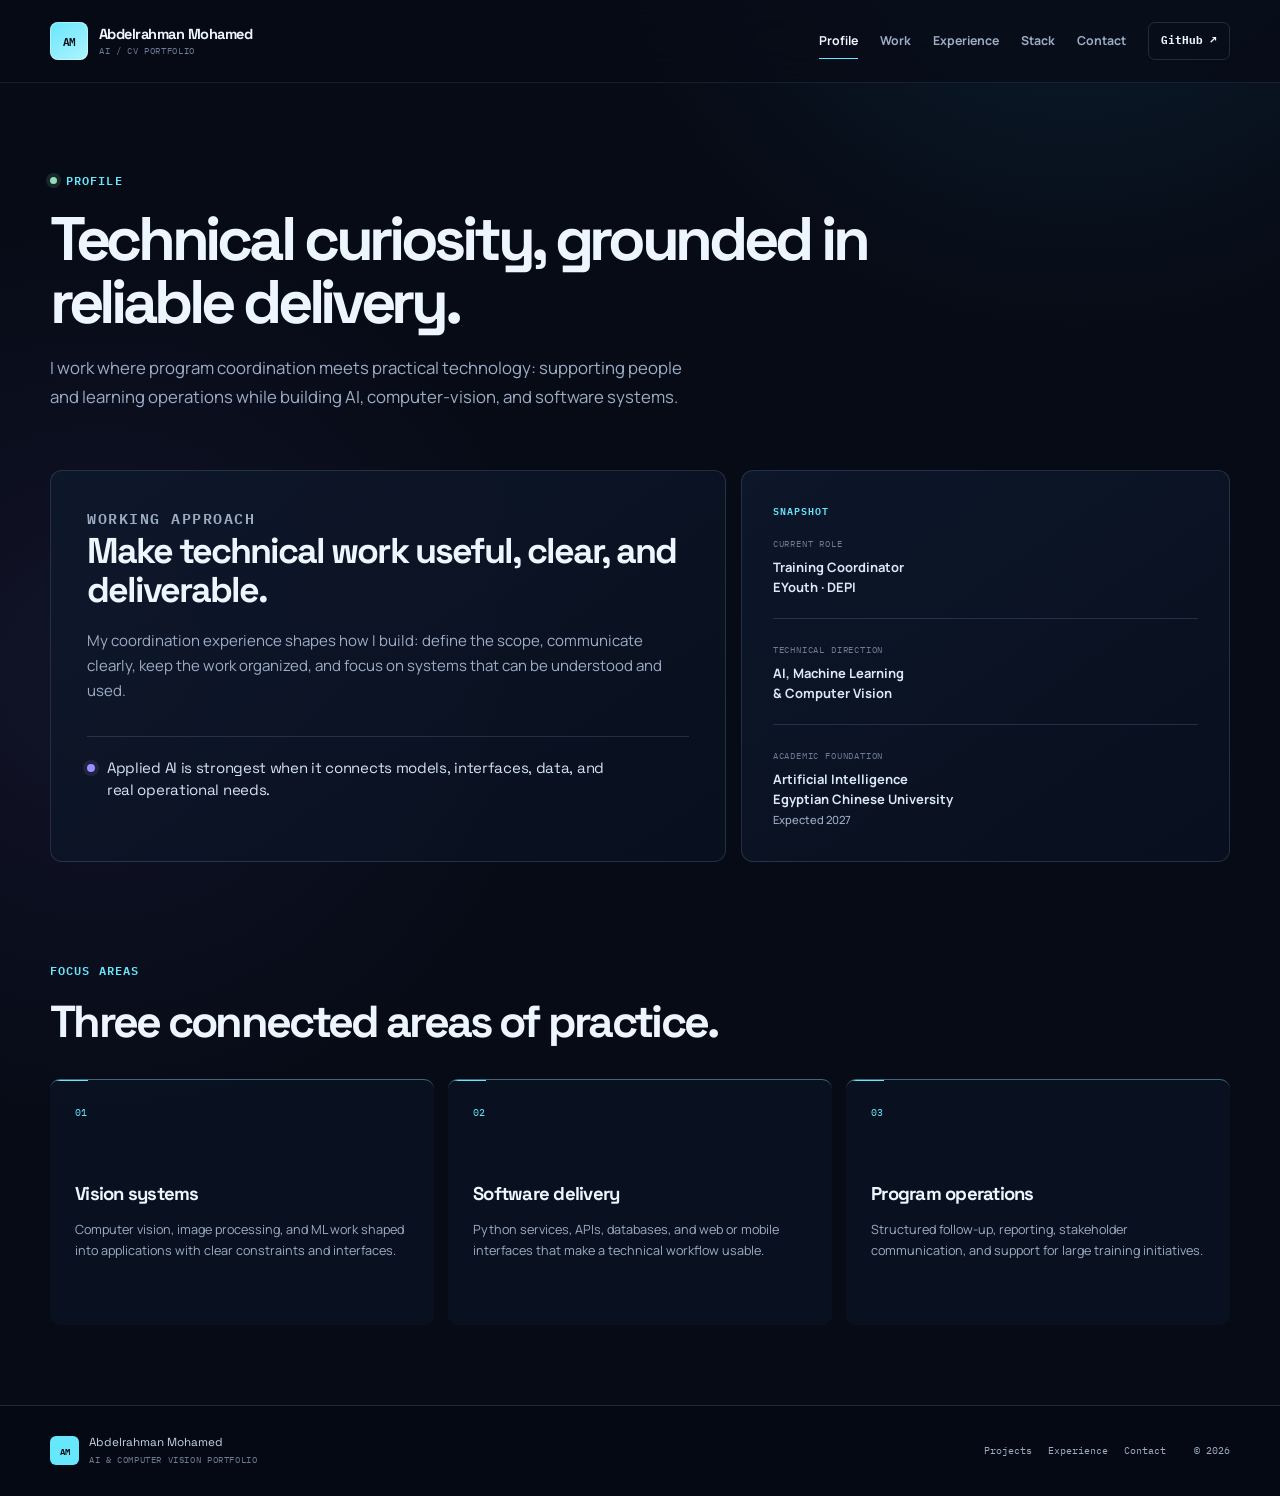
==== commit 474c079a: "Refine portfolio professional presentation" ====
--- a/about.html
+++ b/about.html
@@ -19,7 +19,7 @@
     <div class="nav-links" id="nav-links"><a href="about.html" data-page-link aria-current="page">Profile</a><a href="projects.html" data-page-link>Work</a><a href="experience.html" data-page-link>Experience</a><a href="skills.html" data-page-link>Stack</a><a href="contact.html" data-page-link>Contact</a><a class="nav-github" href="https://github.com/abdelrahman-mohamed-ai" target="_blank" rel="noreferrer">GitHub <span aria-hidden="true">&#8599;</span></a></div>
   </nav></header>
   <main id="main-content" class="page-content container">
-    <section class="page-intro" data-reveal><p class="eyebrow"><span class="eyebrow-pulse" aria-hidden="true"></span> Profile / 01</p><h1>Technical curiosity, grounded in reliable delivery.</h1><p class="page-lede">I work where program coordination meets practical technology: supporting people and learning operations while building AI, computer-vision, and software systems.</p></section>
+    <section class="page-intro" data-reveal><p class="eyebrow"><span class="eyebrow-pulse" aria-hidden="true"></span> Profile</p><h1>Technical curiosity, grounded in reliable delivery.</h1><p class="page-lede">I work where program coordination meets practical technology: supporting people and learning operations while building AI, computer-vision, and software systems.</p></section>
     <section class="profile-layout" aria-label="Profile overview">
       <article class="profile-statement panel" data-reveal><p class="panel-label">Working approach</p><h2>Make technical work useful, clear, and deliverable.</h2><p>My coordination experience shapes how I build: define the scope, communicate clearly, keep the work organized, and focus on systems that can be understood and used.</p><div class="quote-line"><span aria-hidden="true"></span><p>Applied AI is strongest when it connects models, interfaces, data, and real operational needs.</p></div></article>
       <aside class="profile-snapshot panel" data-reveal><p class="panel-label">Snapshot</p><dl class="snapshot-list"><div><dt>Current role</dt><dd>Training Coordinator<br>EYouth &middot; DEPI</dd></div><div><dt>Technical direction</dt><dd>AI, Machine Learning<br>&amp; Computer Vision</dd></div><div><dt>Academic foundation</dt><dd>Artificial Intelligence<br>Egyptian Chinese University<br><small>Expected 2027</small></dd></div></dl></aside>
--- a/styles.css
+++ b/styles.css
@@ -40,7 +40,7 @@
   z-index: -1;
   inset: 0;
   content: "";
-  opacity: 0.34;
+  opacity: 0.14;
   background-image: linear-gradient(rgba(139, 216, 246, 0.035) 1px, transparent 1px), linear-gradient(90deg, rgba(139, 216, 246, 0.035) 1px, transparent 1px);
   background-size: 64px 64px;
   mask-image: linear-gradient(180deg, #000 0%, rgba(0,0,0,.45) 72%, transparent 100%);
@@ -49,21 +49,25 @@
 body::after {
   position: fixed;
   z-index: 120;
-  inset: 0;
+  top: 0;
+  right: 0;
+  left: 0;
+  height: 2px;
   content: "";
   pointer-events: none;
-  transform: translateX(-105%);
-  background: linear-gradient(100deg, #07101e 0%, #0d3246 54%, #7ae8f6 100%);
+  transform: scaleX(0);
+  transform-origin: left;
+  background: linear-gradient(90deg, var(--cyan), var(--violet));
+  box-shadow: 0 0 16px rgba(103,231,251,.48);
 }
-body.page-ready::after { animation: arrival-wipe 560ms cubic-bezier(.16,1,.3,1) both; }
-body.is-leaving::after { animation: fallback-wipe 480ms cubic-bezier(.7,0,.2,1) forwards; }
-body.is-leaving .site-header, body.is-leaving main, body.is-leaving .site-footer { animation: fallback-content-out 330ms ease-in both; }
+body.is-leaving::after { animation: nav-line .19s ease-out forwards; }
+body.is-leaving .site-header, body.is-leaving main, body.is-leaving .site-footer { animation: fallback-content-out .18s ease-in both; }
 
 a { color: inherit; }
 img { display: block; max-width: 100%; }
 button { font: inherit; }
 .container { width: min(1180px, calc(100% - 48px)); margin-inline: auto; }
-.page-content { min-height: calc(100vh - 234px); padding-block: 102px 92px; }
+.page-content { min-height: calc(100vh - 234px); padding-block: 82px 80px; }
 
 .skip-link { position: fixed; z-index: 200; top: 12px; left: 12px; padding: 10px 14px; color: var(--bg); background: var(--cyan); border-radius: 7px; transform: translateY(-180%); transition: transform .2s ease; }
 .skip-link:focus { transform: translateY(0); }
@@ -84,13 +88,13 @@
 .nav-github:hover, .nav-github:focus-visible { border-color: var(--cyan); color: var(--cyan) !important; }
 .nav-toggle { display: none; color: var(--text); border: 1px solid var(--line); border-radius: 7px; background: transparent; padding: 8px 11px; font-size: .75rem; cursor: pointer; }
 
-.vision-hero { display: grid; grid-template-columns: minmax(0, 1.06fr) minmax(350px, .76fr); align-items: center; gap: clamp(44px, 8vw, 118px); min-height: 742px; padding-block: 98px 82px; }
-.hero-copy { max-width: 710px; }
-.eyebrow { display: inline-flex; align-items: center; gap: 9px; margin: 0 0 18px; color: var(--cyan); font-family: var(--mono); font-size: .65rem; font-weight: 600; letter-spacing: .12em; text-transform: uppercase; }
+.vision-hero { display: grid; grid-template-columns: minmax(0, 1fr) minmax(390px, .86fr); align-items: center; gap: clamp(42px, 7vw, 94px); min-height: 662px; padding-block: 74px 70px; }
+.hero-copy { max-width: 650px; }
+.eyebrow { display: inline-flex; align-items: center; gap: 9px; margin: 0 0 18px; color: var(--cyan); font-family: var(--mono); font-size: .72rem; font-weight: 600; letter-spacing: .095em; text-transform: uppercase; }
 .eyebrow-pulse { width: 7px; height: 7px; border-radius: 50%; background: var(--mint); box-shadow: 0 0 0 4px rgba(145,221,181,.13); animation: indicator-pulse 2.1s ease-out infinite; }
-.hero-title { display: grid; max-width: 780px; margin: 0 0 26px; color: var(--text); font-family: var(--display); font-size: clamp(3.1rem, 5.6vw, 5.65rem); font-weight: 600; line-height: .99; letter-spacing: -.075em; }
+.hero-title { display: grid; max-width: 680px; margin: 0 0 24px; color: var(--text); font-family: var(--display); font-size: clamp(3rem, 4.7vw, 4.75rem); font-weight: 600; line-height: 1.02; letter-spacing: -.07em; }
 .hero-title span:last-child { color: #bdd1e7; }
-.hero-lede, .page-lede, .case-lede { max-width: 650px; margin: 0; color: var(--muted); font-size: 1.02rem; line-height: 1.76; }
+.hero-lede, .page-lede, .case-lede { max-width: 650px; margin: 0; color: var(--muted); font-size: 1.05rem; line-height: 1.72; }
 .hero-actions { display: flex; flex-wrap: wrap; gap: 11px; margin-top: 32px; }
 .button { display: inline-flex; align-items: center; justify-content: center; gap: 9px; min-height: 47px; padding: 11px 15px; border: 1px solid transparent; border-radius: 8px; font-size: .8rem; font-weight: 800; text-decoration: none; transition: transform .25s ease, background .25s ease, border-color .25s ease, color .25s ease; }
 .button:hover, .button:focus-visible { transform: translateY(-2px); }
@@ -105,39 +109,29 @@
 .signal-arrow { color: var(--cyan); font-family: var(--mono); }
 .hero-facts { display: grid; grid-template-columns: repeat(3, minmax(0, 1fr)); gap: 17px; margin: 38px 0 0; padding: 18px 0 0; border-top: 1px solid var(--line); }
 .hero-facts dt { margin-bottom: 5px; color: var(--quiet); font-family: var(--mono); font-size: .57rem; letter-spacing: .09em; text-transform: uppercase; }
-.hero-facts dd { margin: 0; color: #dbe8f8; font-size: .73rem; font-weight: 700; line-height: 1.45; }
+.hero-facts dd { margin: 0; color: #dbe8f8; font-size: .82rem; font-weight: 700; line-height: 1.45; }
 
-.vision-shell { position: relative; width: min(100%, 405px); margin: 0; justify-self: end; overflow: hidden; border: 1px solid rgba(130,225,246,.34); border-radius: 18px; background: #0c1728; box-shadow: var(--shadow), 0 0 0 7px rgba(93,206,234,.035); transform: perspective(900px) rotateY(calc(var(--pointer-x, 0) * 2deg)) rotateX(calc(var(--pointer-y, 0) * -2deg)); transition: transform .18s ease-out; }
-.vision-shell::before { position: absolute; z-index: 2; top: 46px; right: 0; left: 0; height: 1px; content: ""; background: rgba(130,225,246,.22); }
-.vision-topbar, .vision-shell figcaption { position: relative; z-index: 3; display: flex; align-items: center; justify-content: space-between; padding: 13px 15px; color: #a9c5dc; font-family: var(--mono); font-size: .58rem; letter-spacing: .07em; }
-.vision-topbar { background: rgba(8,16,30,.88); }
+.vision-shell { position: relative; width: min(100%, 465px); margin: 0; justify-self: end; overflow: hidden; border: 1px solid rgba(130,225,246,.34); border-radius: 12px; background: #0c1728; box-shadow: 0 20px 50px rgba(0,0,0,.28), 0 0 0 5px rgba(93,206,234,.025); }
+.vision-topbar, .vision-shell figcaption { position: relative; z-index: 3; display: flex; align-items: center; justify-content: space-between; padding: 12px 14px; color: #a9c5dc; font-family: var(--mono); font-size: .64rem; letter-spacing: .055em; }
+.vision-topbar { border-bottom: 1px solid rgba(130,225,246,.16); background: rgba(8,16,30,.92); }
 .live-indicator { color: var(--mint); }
-.vision-image { position: relative; overflow: hidden; aspect-ratio: .83; background: #152238; }
-.vision-image > img { width: 100%; height: 100%; object-fit: cover; object-position: 54% 23%; transform: scale(1.035) translate(calc(var(--pointer-x, 0) * -5px), calc(var(--pointer-y, 0) * -5px)); transition: transform .28s ease-out; filter: saturate(.86) contrast(1.03); }
+.vision-image { position: relative; overflow: hidden; aspect-ratio: .9; background: #152238; }
+.vision-image > img { width: 100%; height: 100%; object-fit: cover; object-position: 54% 20%; filter: saturate(.9) contrast(1.03); }
 .vision-image::after { position: absolute; z-index: 1; inset: 0; content: ""; background: linear-gradient(180deg, rgba(5,12,24,.08) 0%, rgba(5,12,24,.03) 55%, rgba(5,12,24,.48) 100%); pointer-events: none; }
-.vision-grid { position: absolute; z-index: 2; inset: 0; opacity: .42; background-image: linear-gradient(rgba(109,231,251,.14) 1px, transparent 1px), linear-gradient(90deg, rgba(109,231,251,.14) 1px, transparent 1px); background-size: 46px 46px; mask-image: linear-gradient(180deg, #000, transparent 78%); }
-.vision-corner { position: absolute; z-index: 3; width: 35px; height: 35px; border-color: var(--cyan); border-style: solid; opacity: .88; }
-.corner-tl { top: 18px; left: 18px; border-width: 1px 0 0 1px; }.corner-tr { top: 18px; right: 18px; border-width: 1px 1px 0 0; }.corner-bl { bottom: 18px; left: 18px; border-width: 0 0 1px 1px; }.corner-br { right: 18px; bottom: 18px; border-width: 0 1px 1px 0; }
-.focus-box { position: absolute; z-index: 3; top: 20%; right: 18%; width: 44%; height: 33%; border: 1px solid rgba(103,231,251,.82); box-shadow: 0 0 0 1px rgba(103,231,251,.13), 0 0 24px rgba(103,231,251,.12); animation: focus-box 4.5s ease-in-out infinite; }
-.focus-label { position: absolute; z-index: 3; top: calc(20% - 20px); right: 18%; padding: 4px 6px; color: #07111c; background: var(--cyan); font-family: var(--mono); font-size: .5rem; font-weight: 600; letter-spacing: .06em; }
-.scan-line { position: absolute; z-index: 4; top: -15%; right: 0; left: 0; height: 18%; opacity: .72; background: linear-gradient(180deg, transparent 0%, rgba(103,231,251,.1) 48%, rgba(103,231,251,.78) 50%, rgba(103,231,251,.08) 53%, transparent 100%); animation: camera-scan 4.3s linear infinite; }
-.vision-node { position: absolute; z-index: 4; width: 7px; height: 7px; border-radius: 50%; background: var(--violet); box-shadow: 0 0 0 4px rgba(155,140,255,.14), 0 0 16px rgba(155,140,255,.84); animation: node-blink 2.4s ease-in-out infinite; }.node-one { top: 26%; left: 22%; }.node-two { top: 65%; right: 23%; animation-delay: .7s; }.node-three { bottom: 21%; left: 32%; animation-delay: 1.25s; }
-.vision-shell figcaption { background: #091221; }
-.vision-shell figcaption span:first-child { color: var(--quiet); }.vision-shell figcaption span:last-child { color: #d6e6f5; font-family: var(--body); font-size: .68rem; font-weight: 700; letter-spacing: 0; }
+.vision-shell figcaption { border-top: 1px solid rgba(130,225,246,.16); background: #091221; }
+.vision-shell figcaption span:first-child { color: var(--quiet); }.vision-shell figcaption span:last-child { color: #d6e6f5; font-family: var(--body); font-size: .76rem; font-weight: 700; letter-spacing: 0; }
 
 .route-section { padding: 80px 0 118px; }
 .section-heading { max-width: 710px; margin-bottom: 34px; }
 .section-heading h2 { margin: 0; font-family: var(--display); font-size: clamp(2rem, 3.5vw, 3.5rem); line-height: 1.05; letter-spacing: -.06em; }
 .route-grid { display: grid; grid-template-columns: 1.26fr 1fr 1fr; gap: 14px; }
-.route-card { position: relative; display: grid; min-height: 292px; padding: 24px; overflow: hidden; color: var(--text); border: 1px solid var(--line); border-radius: 13px; background: linear-gradient(145deg, rgba(16,29,51,.91), rgba(9,16,31,.94)); text-decoration: none; transition: transform .28s ease, border-color .28s ease, background .28s ease; }
-.route-card::after { position: absolute; right: -30%; bottom: -40%; width: 190px; height: 190px; content: ""; border: 1px solid rgba(112,220,243,.18); border-radius: 50%; transition: transform .5s ease; }
-.route-card:hover, .route-card:focus-visible { border-color: rgba(103,231,251,.58); transform: translateY(-5px); background: linear-gradient(145deg, rgba(18,44,70,.96), rgba(10,18,35,.98)); }
-.route-card:hover::after, .route-card:focus-visible::after { transform: scale(1.25); }
-.route-card-feature { border-color: rgba(103,231,251,.38); background: linear-gradient(135deg, rgba(14,63,87,.76), rgba(11,20,39,.96) 63%); }
-.route-index, .route-kicker { position: relative; z-index: 1; font-family: var(--mono); letter-spacing: .09em; text-transform: uppercase; }.route-index { color: var(--cyan); font-size: .63rem; }.route-kicker { margin: 0 0 12px; color: var(--cyan); font-size: .59rem; }
-.route-card > div { position: relative; z-index: 1; align-self: end; }.route-card h3 { max-width: 300px; margin: 0 0 12px; font-family: var(--display); font-size: 1.4rem; line-height: 1.16; letter-spacing: -.05em; }.route-card p:not(.route-kicker) { max-width: 340px; margin: 0; color: var(--muted); font-size: .79rem; }.route-arrow { position: absolute; z-index: 1; right: 24px; bottom: 22px; color: var(--cyan); font-family: var(--mono); font-size: 1.1rem; transition: transform .22s ease; }.route-card:hover .route-arrow { transform: translateX(6px); }
+.route-card { position: relative; display: grid; min-height: 270px; padding: 25px; overflow: hidden; color: var(--text); border: 1px solid var(--line); border-radius: 11px; background: rgba(13,23,41,.78); text-decoration: none; transition: transform .22s ease, border-color .22s ease, background .22s ease; }
+.route-card:hover, .route-card:focus-visible { border-color: rgba(103,231,251,.58); transform: translateY(-3px); background: rgba(16,33,55,.92); }
+.route-card-feature { border-color: rgba(103,231,251,.38); background: linear-gradient(120deg, rgba(17,62,81,.58), rgba(13,23,41,.9) 70%); }
+.route-kicker { position: relative; z-index: 1; margin: 0 0 12px; color: var(--cyan); font-family: var(--mono); font-size: .64rem; letter-spacing: .08em; text-transform: uppercase; }
+.route-card > div { position: relative; z-index: 1; align-self: end; }.route-card h3 { max-width: 300px; margin: 0 0 12px; font-family: var(--display); font-size: 1.4rem; line-height: 1.16; letter-spacing: -.05em; }.route-card p:not(.route-kicker) { max-width: 340px; margin: 0; color: var(--muted); font-size: .9rem; line-height: 1.65; }.route-arrow { position: absolute; z-index: 1; right: 24px; bottom: 22px; color: var(--cyan); font-family: var(--mono); font-size: 1.1rem; transition: transform .22s ease; }.route-card:hover .route-arrow { transform: translateX(4px); }
 
-.page-intro { max-width: 820px; margin-bottom: 76px; }.page-intro h1, .case-hero h1 { max-width: 820px; margin: 0 0 23px; font-family: var(--display); font-size: clamp(3rem, 5.5vw, 5.35rem); line-height: .98; letter-spacing: -.075em; }.page-intro-split { display: grid; grid-template-columns: minmax(0, 1.15fr) minmax(260px, .63fr); align-items: end; gap: 45px; max-width: none; }.page-intro-split .page-lede { margin-bottom: 5px; }
+.page-intro { max-width: 820px; margin-bottom: 58px; }.page-intro h1, .case-hero h1 { max-width: 820px; margin: 0 0 21px; font-family: var(--display); font-size: clamp(2.85rem, 4.8vw, 4.75rem); line-height: 1.02; letter-spacing: -.07em; }.page-intro-split { display: grid; grid-template-columns: minmax(0, 1.15fr) minmax(260px, .63fr); align-items: end; gap: 45px; max-width: none; }.page-intro-split .page-lede { margin-bottom: 5px; }
 .panel { border: 1px solid var(--line); border-radius: 12px; background: linear-gradient(145deg, rgba(15,25,45,.86), rgba(9,16,31,.9)); }.panel-label { margin: 0 0 19px; color: var(--cyan); font-family: var(--mono); font-size: .61rem; font-weight: 600; letter-spacing: .1em; text-transform: uppercase; }
 .profile-layout { display: grid; grid-template-columns: 1.16fr .84fr; gap: 15px; }.profile-statement { padding: 36px; }.profile-statement h2 { max-width: 600px; margin: 0 0 20px; font-family: var(--display); font-size: clamp(1.75rem, 2.8vw, 2.7rem); line-height: 1.08; letter-spacing: -.055em; }.profile-statement > p { max-width: 650px; margin: 0; color: var(--muted); font-size: .94rem; }.quote-line { display: flex; align-items: flex-start; gap: 12px; margin-top: 32px; padding-top: 20px; border-top: 1px solid var(--line); }.quote-line span { flex: 0 0 auto; width: 8px; height: 8px; margin-top: 7px; border-radius: 50%; background: var(--violet); box-shadow: 0 0 0 4px rgba(155,140,255,.12); }.quote-line p { max-width: 500px; margin: 0; color: #d4e3f3; font-family: var(--display); font-size: .94rem; line-height: 1.5; letter-spacing: -.02em; }.profile-snapshot { padding: 31px; }.snapshot-list { display: grid; gap: 24px; margin: 0; }.snapshot-list div { padding-bottom: 20px; border-bottom: 1px solid var(--line); }.snapshot-list div:last-child { padding-bottom: 0; border-bottom: 0; }.snapshot-list dt { margin-bottom: 6px; color: var(--quiet); font-family: var(--mono); font-size: .57rem; letter-spacing: .09em; text-transform: uppercase; }.snapshot-list dd { margin: 0; color: #dbe9f7; font-size: .81rem; font-weight: 700; line-height: 1.54; }.snapshot-list small { color: var(--muted); font-size: .7rem; font-weight: 500; }
 .section-block { margin-top: 94px; }.focus-grid { display: grid; grid-template-columns: repeat(3, minmax(0, 1fr)); gap: 14px; }.focus-card { position: relative; min-height: 246px; padding: 25px; overflow: hidden; border-top: 1px solid var(--line-strong); border-radius: 10px; background: rgba(12,21,39,.62); }.focus-card::before { position: absolute; top: 0; left: 0; width: 38px; height: 1px; content: ""; background: var(--cyan); }.focus-card > span { display: block; margin-bottom: 58px; color: var(--cyan); font-family: var(--mono); font-size: .62rem; }.focus-card h3 { margin: 0 0 10px; font-family: var(--display); font-size: 1.16rem; letter-spacing: -.04em; }.focus-card p { margin: 0; color: var(--muted); font-size: .79rem; }
@@ -148,10 +142,9 @@
 
 .contact-intro { margin-bottom: 54px; }.contact-grid { display: grid; grid-template-columns: repeat(2, minmax(0,1fr)); gap: 14px; }.contact-card { position: relative; display: grid; gap: 14px; min-height: 170px; padding: 25px; overflow: hidden; color: var(--text); border: 1px solid var(--line); border-radius: 12px; background: rgba(12,21,39,.68); text-decoration: none; transition: border-color .25s ease, background .25s ease, transform .25s ease; }.contact-card:hover, .contact-card:focus-visible { border-color: var(--cyan); background: rgba(18,47,67,.75); transform: translateY(-3px); }.contact-card-feature { grid-column: span 2; min-height: 197px; border-color: rgba(103,231,251,.4); background: linear-gradient(110deg, rgba(13,68,91,.62), rgba(11,20,39,.9)); }.contact-label { color: var(--cyan); font-family: var(--mono); font-size: .62rem; letter-spacing: .1em; text-transform: uppercase; }.contact-card strong { align-self: end; max-width: 95%; font-family: var(--display); font-size: clamp(1rem, 2.2vw, 1.55rem); letter-spacing: -.05em; overflow-wrap: anywhere; }.contact-arrow { position: absolute; right: 24px; bottom: 23px; color: var(--cyan); font-family: var(--mono); font-size: 1.05rem; transition: transform .2s ease; }.contact-card:hover .contact-arrow { transform: translate(4px,-4px); }.availability-strip { display: flex; align-items: center; gap: 11px; margin-top: 14px; padding: 17px 20px; border: 1px solid var(--line); border-radius: 9px; background: rgba(145,221,181,.04); }.availability-strip p { margin: 0; color: #c7d8e9; font-size: .78rem; }.availability-strip p span { color: var(--cyan); margin-inline: 8px; }
 
-.project-library { display: grid; gap: 14px; }.project-library-grid { display: grid; grid-template-columns: repeat(2, minmax(0,1fr)); gap: 14px; }.project-entry { position: relative; display: grid; color: var(--text); overflow: hidden; border: 1px solid var(--line); border-radius: 13px; background: rgba(11,19,36,.77); text-decoration: none; transition: transform .3s ease, border-color .3s ease, box-shadow .3s ease; }.project-entry:hover, .project-entry:focus-visible { border-color: rgba(103,231,251,.6); box-shadow: 0 18px 50px rgba(0,0,0,.25); transform: translateY(-4px); }.project-entry-feature { grid-template-columns: .76fr 1.24fr; min-height: 370px; border-color: rgba(103,231,251,.37); background: linear-gradient(135deg, rgba(13,61,84,.34), rgba(11,19,36,.86)); }.project-entry-visual { position: relative; min-height: 230px; overflow: hidden; border-bottom: 1px solid var(--line); background: #0a1324; }.project-entry-feature .project-entry-visual { min-height: 100%; border-right: 1px solid var(--line); border-bottom: 0; }.project-entry-body { display: flex; flex-direction: column; padding: 28px; }.project-meta { display: flex; flex-wrap: wrap; align-items: center; justify-content: space-between; gap: 10px; margin-bottom: 42px; color: var(--muted); font-family: var(--mono); font-size: .6rem; letter-spacing: .07em; text-transform: uppercase; }.project-entry-body h2 { margin: 0 0 13px; font-family: var(--display); font-size: clamp(1.35rem, 2.4vw, 2.1rem); letter-spacing: -.055em; }.project-entry-body > p { max-width: 620px; margin: 0; color: var(--muted); font-size: .83rem; }.project-stack { display: flex; flex-wrap: wrap; gap: 7px; margin: auto 0 21px; padding: 27px 0 0; list-style: none; }.project-stack li { padding: 5px 7px; color: #c7d9eb; border: 1px solid var(--line); border-radius: 5px; font-size: .64rem; font-weight: 700; }.project-cta { color: var(--cyan); font-family: var(--mono); font-size: .68rem; font-weight: 600; letter-spacing: .04em; }.project-cta span { display: inline-block; transition: transform .2s ease; }.project-entry:hover .project-cta span { transform: translateX(5px); }
+.project-library { display: grid; gap: 14px; }.project-library-grid { display: grid; grid-template-columns: repeat(2, minmax(0,1fr)); gap: 14px; }.project-entry { position: relative; display: grid; color: var(--text); overflow: hidden; border: 1px solid var(--line); border-radius: 11px; background: rgba(11,19,36,.77); text-decoration: none; transition: transform .22s ease, border-color .22s ease, box-shadow .22s ease; }.project-entry:hover, .project-entry:focus-visible { border-color: rgba(103,231,251,.6); box-shadow: 0 14px 38px rgba(0,0,0,.22); transform: translateY(-3px); }.project-entry-feature { grid-template-columns: .76fr 1.24fr; min-height: 370px; border-color: rgba(103,231,251,.37); background: linear-gradient(135deg, rgba(13,61,84,.27), rgba(11,19,36,.86)); }.project-entry-visual { position: relative; min-height: 230px; overflow: hidden; border-bottom: 1px solid var(--line); background: #0a1324; }.project-entry-feature .project-entry-visual { min-height: 100%; border-right: 1px solid var(--line); border-bottom: 0; }.project-entry-body { display: flex; flex-direction: column; padding: 28px; }.project-meta { display: flex; flex-wrap: wrap; align-items: center; justify-content: space-between; gap: 10px; margin-bottom: 38px; color: var(--muted); font-family: var(--mono); font-size: .65rem; letter-spacing: .06em; text-transform: uppercase; }.project-entry-body h2 { margin: 0 0 13px; font-family: var(--display); font-size: clamp(1.35rem, 2.4vw, 2.1rem); letter-spacing: -.055em; }.project-entry-body > p { max-width: 620px; margin: 0; color: var(--muted); font-size: .92rem; line-height: 1.68; }.project-stack { display: flex; flex-wrap: wrap; gap: 7px; margin: auto 0 21px; padding: 27px 0 0; list-style: none; }.project-stack li { padding: 5px 7px; color: #c7d9eb; border: 1px solid var(--line); border-radius: 5px; font-size: .68rem; font-weight: 700; }.project-cta { color: var(--cyan); font-family: var(--mono); font-size: .7rem; font-weight: 600; letter-spacing: .04em; }.project-cta span { display: inline-block; transition: transform .2s ease; }.project-entry:hover .project-cta span { transform: translateX(4px); }
 .status { display: inline-flex; padding: 5px 7px; border: 1px solid currentColor; border-radius: 999px; font-family: var(--mono); font-size: .54rem; letter-spacing: .02em; text-transform: none; }.status-progress { color: var(--amber); background: rgba(255,201,119,.06); }.status-public { color: var(--mint); background: rgba(145,221,181,.06); }
-.visionguard-visual { display: grid; place-items: center; }.visual-grid { position: absolute; inset: 0; opacity: .48; background-image: linear-gradient(rgba(103,231,251,.12) 1px, transparent 1px), linear-gradient(90deg, rgba(103,231,251,.12) 1px, transparent 1px); background-size: 29px 29px; }.visionguard-visual > span:last-child { position: relative; z-index: 2; color: var(--cyan); font-family: var(--mono); font-size: .64rem; letter-spacing: .13em; }.visual-box { position: absolute; z-index: 1; border: 1px solid var(--cyan); box-shadow: 0 0 20px rgba(103,231,251,.12); }.visual-box-one { top: 24%; left: 18%; width: 48%; height: 48%; }.visual-box-two { right: 16%; bottom: 19%; width: 25%; height: 28%; border-color: var(--violet); }.visual-scan { position: absolute; z-index: 2; top: -25%; right: 0; left: 0; height: 34%; background: linear-gradient(180deg, transparent, rgba(103,231,251,.08) 46%, rgba(103,231,251,.58) 49%, transparent 53%); animation: camera-scan 4s linear infinite; }
-.image-visual { background: radial-gradient(circle at 66% 30%, rgba(155,140,255,.25), transparent 31%), #0b1527; }.image-visual::before { position: absolute; inset: 18%; content: ""; border: 1px solid rgba(103,231,251,.4); transform: rotate(17deg); }.image-visual span, .image-visual i, .image-visual b { position: absolute; display: block; border-radius: 50%; filter: blur(1px); }.image-visual span { top: 28%; left: 28%; width: 74px; height: 74px; background: var(--cyan); box-shadow: 0 0 50px rgba(103,231,251,.55); }.image-visual i { right: 24%; bottom: 23%; width: 92px; height: 92px; background: var(--violet); box-shadow: 0 0 55px rgba(155,140,255,.45); }.image-visual b { top: 52%; left: 51%; width: 38px; height: 38px; background: var(--mint); }.image-visual em, .inventory-visual em { position: absolute; right: 17px; bottom: 15px; color: var(--text); font-family: var(--mono); font-size: .57rem; font-style: normal; letter-spacing: .1em; }.inventory-visual { background: linear-gradient(145deg, #0e172a, #0a1020); }.inventory-visual::before { position: absolute; inset: 0; content: ""; opacity: .5; background-image: radial-gradient(circle, rgba(103,231,251,.45) 1px, transparent 1.4px); background-size: 22px 22px; }.inventory-node { position: absolute; z-index: 1; width: 19px; height: 19px; border: 1px solid var(--cyan); border-radius: 50%; background: #0c1b31; box-shadow: 0 0 15px rgba(103,231,251,.34); }.node-a { top: 29%; left: 23%; }.node-b { top: 43%; right: 24%; }.node-c { bottom: 24%; left: 47%; }.inventory-visual i { position: absolute; z-index: 1; top: 39%; left: 29%; width: 44%; height: 1px; background: linear-gradient(90deg, var(--cyan), var(--violet)); transform: rotate(10deg); transform-origin: left; }.inventory-visual em { z-index: 2; }
+.project-proof { display: flex; flex-direction: column; justify-content: flex-end; gap: 11px; padding: 26px; background: linear-gradient(145deg, rgba(17,53,76,.86), rgba(10,19,35,.96)); }.project-proof::after { position: absolute; top: 22px; right: 22px; width: 54px; height: 54px; content: ""; border-top: 1px solid rgba(103,231,251,.45); border-right: 1px solid rgba(103,231,251,.45); }.project-proof-label { color: var(--cyan); font-family: var(--mono); font-size: .64rem; font-weight: 600; letter-spacing: .08em; text-transform: uppercase; }.project-proof strong { position: relative; z-index: 1; color: #f2f8ff; font-family: var(--display); font-size: clamp(1.28rem, 2.1vw, 1.85rem); font-weight: 600; line-height: 1.18; letter-spacing: -.05em; }.project-proof small { color: #a9bfd5; font-family: var(--mono); font-size: .68rem; line-height: 1.6; }.project-proof-image { background: linear-gradient(145deg, rgba(52,42,96,.58), rgba(10,19,35,.96)); }.project-proof-data { background: linear-gradient(145deg, rgba(13,57,68,.64), rgba(10,19,35,.96)); }
 
 .case-hero { margin-bottom: 90px; }.back-link { display: inline-flex; gap: 9px; margin-bottom: 37px; color: var(--muted); font-family: var(--mono); font-size: .66rem; text-decoration: none; }.back-link:hover, .back-link:focus-visible { color: var(--cyan); }.case-hero-layout { display: grid; grid-template-columns: minmax(0,1fr) 220px; align-items: end; gap: 45px; }.case-hero h1 { font-size: clamp(3.3rem, 6.2vw, 6.1rem); }.case-badges { display: flex; flex-wrap: wrap; gap: 9px; margin-top: 26px; }.case-state, .case-source { display: inline-flex; align-items: center; padding: 6px 8px; color: var(--muted); border: 1px solid var(--line); border-radius: 999px; font-family: var(--mono); font-size: .57rem; text-decoration: none; }.case-source { color: var(--cyan); border-color: rgba(103,231,251,.32); }.case-source:hover, .case-source:focus-visible { border-color: var(--cyan); }.case-id-card { padding: 21px; border: 1px solid var(--line-strong); border-radius: 10px; background: linear-gradient(145deg, rgba(103,231,251,.1), rgba(13,20,39,.72)); }.case-id-card span, .case-id-card small { display: block; color: var(--quiet); font-family: var(--mono); font-size: .57rem; letter-spacing: .08em; }.case-id-card strong { display: block; margin: 8px 0; color: var(--cyan); font-family: var(--display); font-size: 1.18rem; letter-spacing: -.05em; }.case-id-card small { line-height: 1.55; }
 .architecture-section { margin-bottom: 79px; }.architecture-diagram { padding: 18px; overflow-x: auto; border: 1px solid var(--line); border-radius: 13px; background: linear-gradient(135deg, rgba(10,22,41,.88), rgba(12,17,33,.82)); }.architecture-diagram svg { display: block; min-width: 830px; width: 100%; }.architecture-wire { fill: none; stroke: url(#wire); stroke-width: 2; stroke-dasharray: 7 6; animation: wire-flow 3.6s linear infinite; }.architecture-arrow { fill: none; stroke: var(--cyan); stroke-width: 2; }.architecture-node rect { fill: rgba(12,27,47,.92); stroke: rgba(103,231,251,.45); stroke-width: 1; }.architecture-node text { fill: #e7f5ff; font-family: var(--mono); font-size: 13px; font-weight: 600; letter-spacing: .8px; }.architecture-node .architecture-sub { fill: #99afc4; font-size: 10px; font-weight: 400; letter-spacing: .2px; }
@@ -163,13 +156,9 @@
 .has-js [data-reveal] { opacity: 0; transform: translateY(14px); transition: opacity .5s ease, transform .5s cubic-bezier(.16,1,.3,1); }.has-js [data-reveal].is-visible { opacity: 1; transform: translateY(0); }.page-ready .hero-title span { animation: title-line-in .66s cubic-bezier(.16,1,.3,1) both; }.page-ready .hero-title span:nth-child(2) { animation-delay: .08s; }.page-ready .hero-title span:nth-child(3) { animation-delay: .16s; }
 :focus-visible { outline: 3px solid var(--cyan); outline-offset: 4px; }
 
-@keyframes fallback-wipe { 0% { transform: translateX(-105%); } 100% { transform: translateX(0); } }
-@keyframes arrival-wipe { 0% { transform: translateX(0); } 100% { transform: translateX(105%); } }
-@keyframes fallback-content-out { to { opacity: 0; filter: blur(4px); transform: translateX(-12px); } }
+@keyframes nav-line { from { transform: scaleX(0); } to { transform: scaleX(1); } }
+@keyframes fallback-content-out { to { opacity: .42; filter: blur(1px); transform: translateY(-4px); } }
 @keyframes indicator-pulse { 0%, 100% { box-shadow: 0 0 0 4px rgba(145,221,181,.13); } 50% { box-shadow: 0 0 0 8px rgba(145,221,181,0); } }
-@keyframes camera-scan { from { transform: translateY(-10%); } to { transform: translateY(670%); } }
-@keyframes focus-box { 0%,100% { transform: translate(0,0); opacity: .9; } 50% { transform: translate(5px,-3px); opacity: .65; } }
-@keyframes node-blink { 0%,100% { opacity: .45; transform: scale(.82); } 50% { opacity: 1; transform: scale(1); } }
 @keyframes wire-flow { to { stroke-dashoffset: -52; } }
 @keyframes soft-float { 0%,100% { transform: translate(0,0); } 50% { transform: translate(11px,-14px); } }
 @keyframes title-line-in { from { opacity: 0; transform: translateY(28px); filter: blur(6px); } to { opacity: 1; transform: translateY(0); filter: blur(0); } }
@@ -179,10 +168,10 @@
   .vision-hero { grid-template-columns: minmax(0,1fr) 350px; gap: 48px; }.hero-title { font-size: clamp(3rem, 5.2vw, 4.85rem); }.route-grid { grid-template-columns: 1.1fr 1fr; }.route-card-feature { grid-column: span 2; }.focus-grid { grid-template-columns: 1fr 1fr; }.focus-card:last-child { grid-column: span 2; }.stack-module { grid-template-columns: 150px 1fr; }.chip-list { grid-column: 2; }.case-content-grid { grid-template-columns: 1fr 1fr; }.case-panel:first-child { grid-column: span 2; }
 }
 @media (max-width: 880px) {
-  .vision-hero { grid-template-columns: 1fr; min-height: auto; padding-block: 76px; }.vision-shell { justify-self: start; }.page-intro-split { grid-template-columns: 1fr; gap: 18px; }.profile-layout { grid-template-columns: 1fr; }.method-section, .method-section-reverse { grid-template-columns: 1fr; gap: 34px; }.project-entry-feature { grid-template-columns: 1fr; }.project-entry-feature .project-entry-visual { min-height: 260px; border-right: 0; border-bottom: 1px solid var(--line); }.case-hero-layout { grid-template-columns: 1fr; gap: 29px; }.case-id-card { width: min(100%, 260px); }.experience-record { grid-template-columns: 150px 1fr; }.record-status { display: none; }.stack-note { grid-template-columns: 1fr; gap: 11px; }
+  .vision-hero { grid-template-columns: 1fr; min-height: auto; padding-block: 54px 70px; }.vision-shell { order: -1; width: min(100%, 390px); justify-self: start; }.page-intro-split { grid-template-columns: 1fr; gap: 18px; }.profile-layout { grid-template-columns: 1fr; }.method-section, .method-section-reverse { grid-template-columns: 1fr; gap: 34px; }.project-entry-feature { grid-template-columns: 1fr; }.project-entry-feature .project-entry-visual { min-height: 260px; border-right: 0; border-bottom: 1px solid var(--line); }.case-hero-layout { grid-template-columns: 1fr; gap: 29px; }.case-id-card { width: min(100%, 260px); }.experience-record { grid-template-columns: 150px 1fr; }.record-status { display: none; }.stack-note { grid-template-columns: 1fr; gap: 11px; }
 }
 @media (max-width: 620px) {
-  .container { width: min(100% - 32px, 1180px); }.nav { min-height: 70px; }.brand-copy small { display: none; }.vision-hero { padding-block: 58px 66px; }.hero-title { font-size: clamp(2.8rem, 13vw, 4rem); }.hero-lede, .page-lede, .case-lede { font-size: .91rem; }.hero-facts { grid-template-columns: 1fr; gap: 12px; }.hero-facts div { display: grid; grid-template-columns: 70px 1fr; gap: 10px; }.hero-facts dt, .hero-facts dd { margin: 0; }.vision-shell { width: min(100%, 360px); }.route-section { padding: 52px 0 78px; }.route-grid, .project-library-grid, .contact-grid { grid-template-columns: 1fr; }.route-card-feature, .contact-card-feature { grid-column: auto; }.route-card { min-height: 236px; }.route-index { margin-bottom: 22px; }.focus-grid { grid-template-columns: 1fr; }.focus-card:last-child { grid-column: auto; }.page-content { padding-block: 68px 64px; }.page-intro { margin-bottom: 54px; }.page-intro h1, .case-hero h1 { font-size: clamp(2.7rem, 12vw, 4rem); }.profile-statement, .profile-snapshot { padding: 25px; }.experience-record { grid-template-columns: 1fr; gap: 14px; padding: 28px 0; }.record-meta { display: flex; flex-wrap: wrap; align-items: center; gap: 13px; }.stack-module { grid-template-columns: 1fr; gap: 20px; padding: 25px; }.chip-list { grid-column: auto; }.module-header { display: flex; align-items: center; gap: 11px; }.case-hero { margin-bottom: 60px; }.architecture-section { margin-bottom: 56px; }.case-content-grid { grid-template-columns: 1fr; }.case-panel:first-child { grid-column: auto; }.case-nav { flex-direction: column; margin-top: 51px; }.method-visual { min-height: 270px; }.contact-card { min-height: 145px; }.contact-card-feature { min-height: 165px; }.footer-layout { grid-template-columns: 1fr; gap: 18px; }.footer-links { flex-wrap: wrap; }.footer-copy { order: -1; }.project-entry-body { padding: 23px; }.project-meta { margin-bottom: 29px; }.project-entry-visual { min-height: 206px; }
+  .container { width: min(100% - 32px, 1180px); }.nav { min-height: 70px; }.brand-copy small { display: none; }.vision-hero { padding-block: 30px 60px; }.hero-title { font-size: clamp(2.55rem, 11vw, 3.45rem); }.hero-lede, .page-lede, .case-lede { font-size: 1rem; }.hero-facts { grid-template-columns: 1fr; gap: 12px; }.hero-facts div { display: grid; grid-template-columns: 70px 1fr; gap: 10px; }.hero-facts dt, .hero-facts dd { margin: 0; }.vision-shell { width: min(100%, 300px); }.vision-image { aspect-ratio: .9; }.route-section { padding: 52px 0 78px; }.route-grid, .project-library-grid, .contact-grid { grid-template-columns: 1fr; }.route-card-feature, .contact-card-feature { grid-column: auto; }.route-card { min-height: 236px; }.focus-grid { grid-template-columns: 1fr; }.focus-card:last-child { grid-column: auto; }.page-content { padding-block: 62px 60px; }.page-intro { margin-bottom: 48px; }.page-intro h1, .case-hero h1 { font-size: clamp(2.5rem, 11vw, 3.55rem); }.profile-statement, .profile-snapshot { padding: 25px; }.experience-record { grid-template-columns: 1fr; gap: 14px; padding: 28px 0; }.record-meta { display: flex; flex-wrap: wrap; align-items: center; gap: 13px; }.stack-module { grid-template-columns: 1fr; gap: 20px; padding: 25px; }.chip-list { grid-column: auto; }.module-header { display: flex; align-items: center; gap: 11px; }.case-hero { margin-bottom: 60px; }.architecture-section { margin-bottom: 56px; }.case-content-grid { grid-template-columns: 1fr; }.case-panel:first-child { grid-column: auto; }.case-nav { flex-direction: column; margin-top: 51px; }.method-visual { min-height: 270px; }.contact-card { min-height: 145px; }.contact-card-feature { min-height: 165px; }.footer-layout { grid-template-columns: 1fr; gap: 18px; }.footer-links { flex-wrap: wrap; }.footer-copy { order: -1; }.project-entry-body { padding: 23px; }.project-meta { margin-bottom: 29px; }.project-entry-visual { min-height: 206px; }
 }
 @media (prefers-reduced-motion: reduce) {
   html { scroll-behavior: auto; } *, *::before, *::after { animation-duration: .01ms !important; animation-iteration-count: 1 !important; transition-duration: .01ms !important; } .has-js [data-reveal] { opacity: 1; transform: none; } body::after { display: none; }
